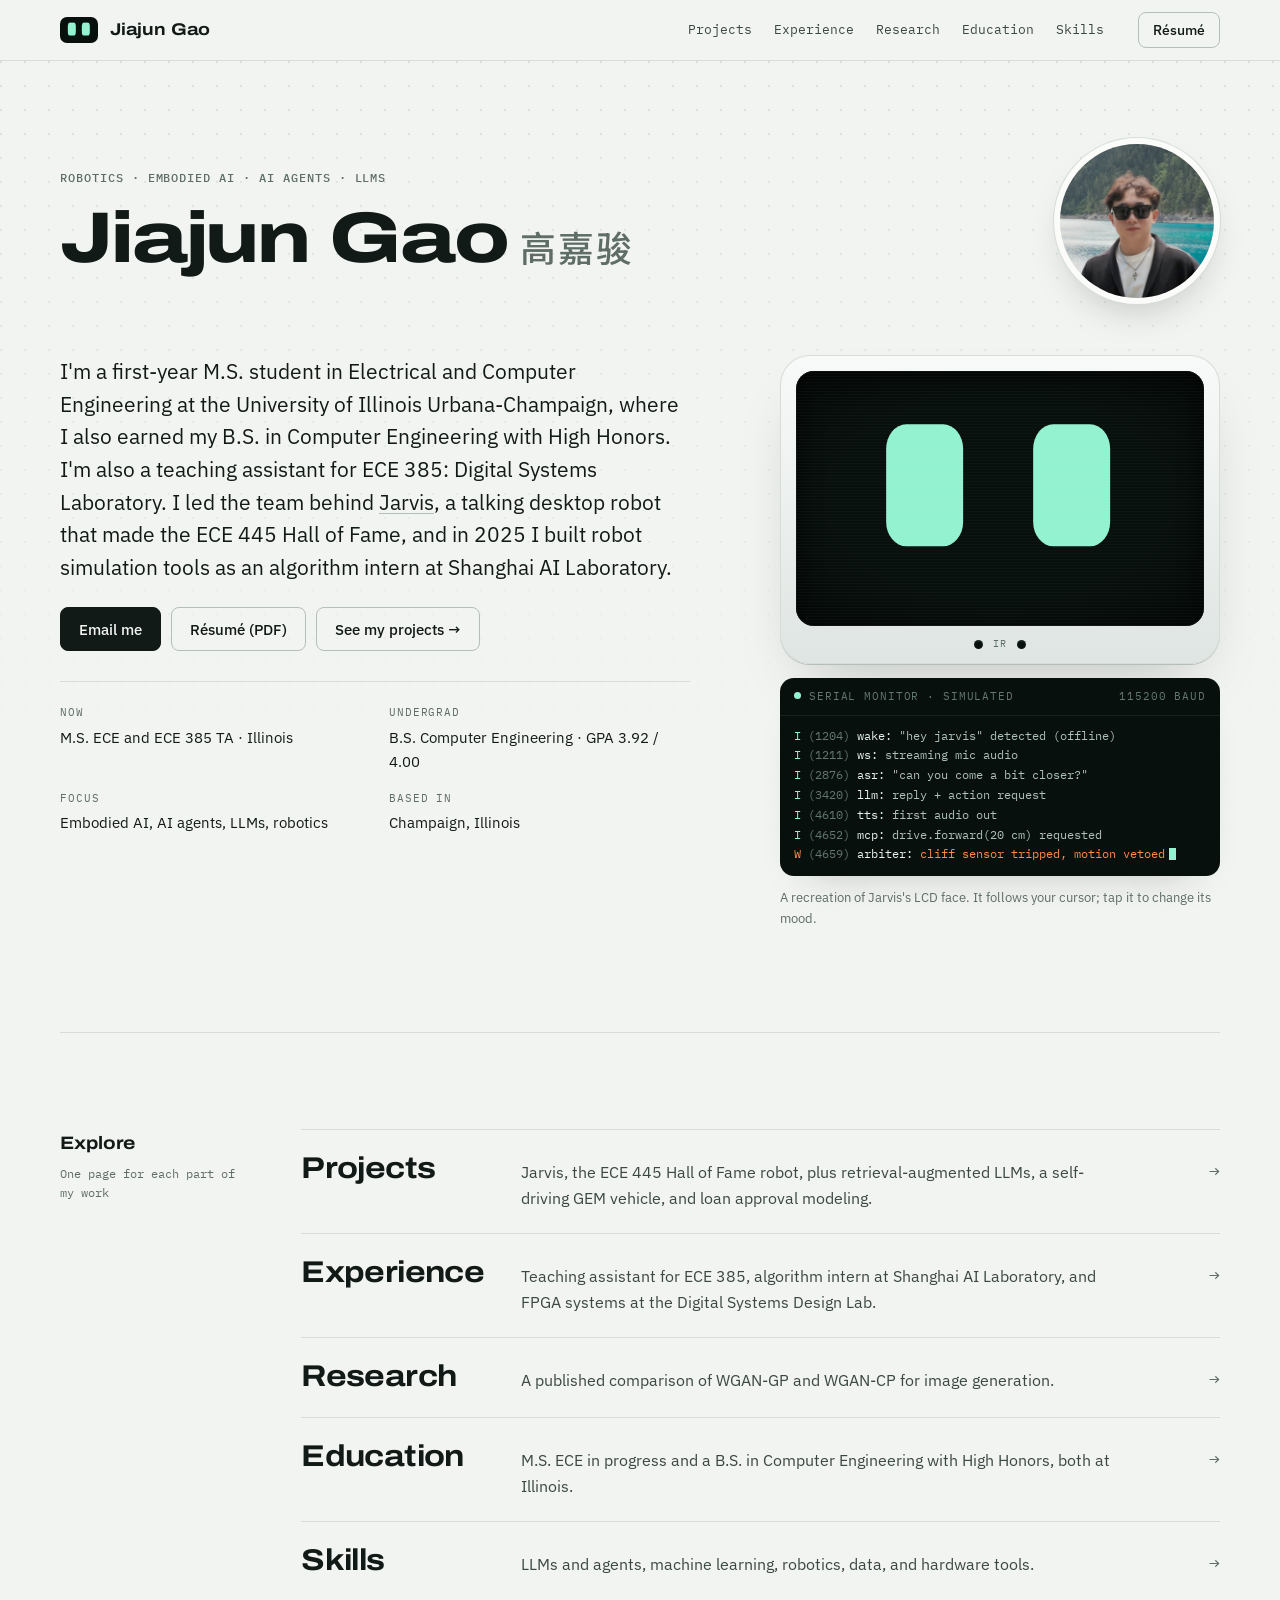
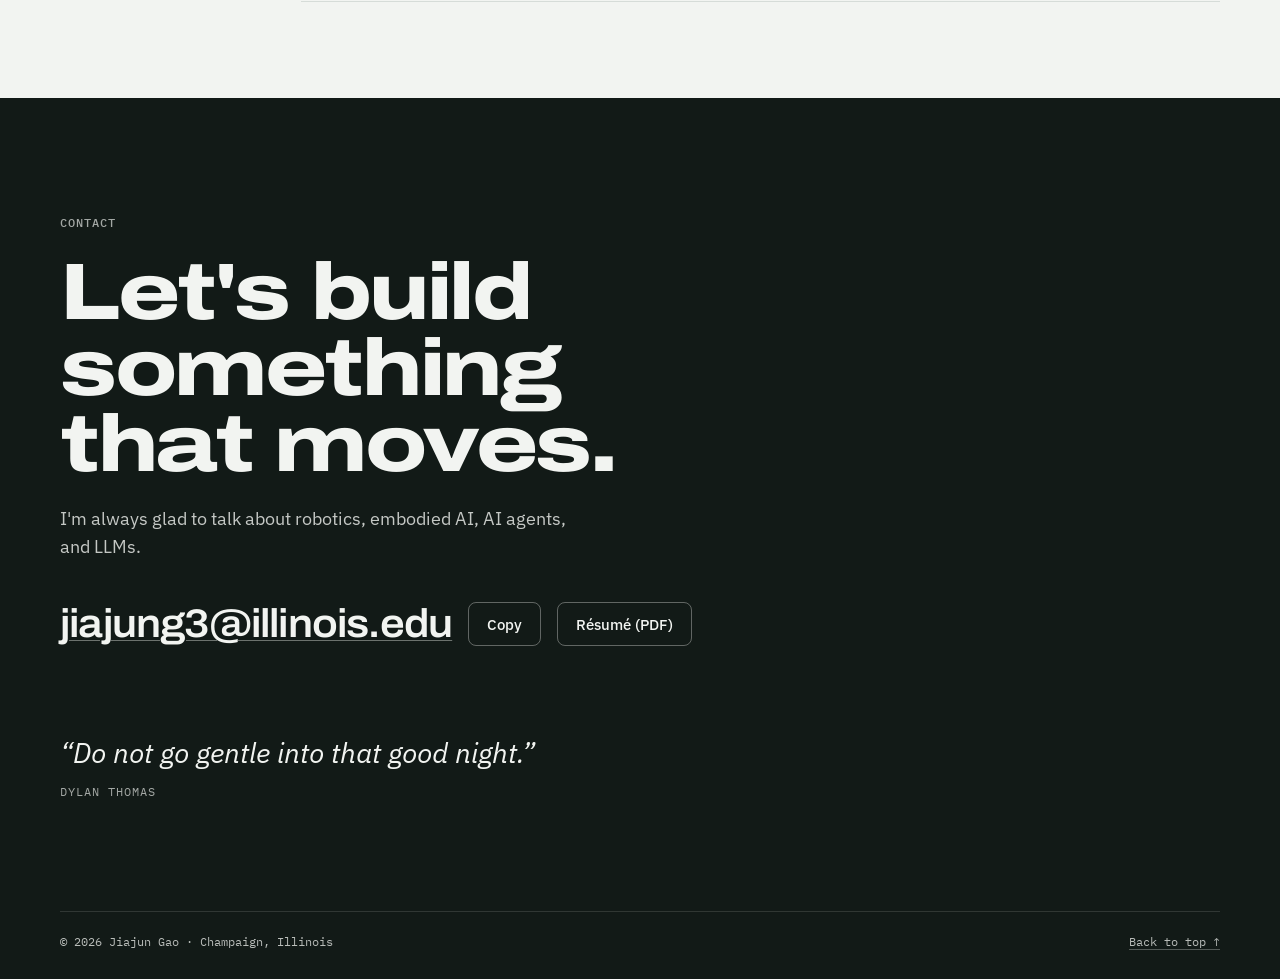
==== index.html @ add018d2 "Add personal website Six pages (home, projects, experience, research, education, skills) generated f" ====
<!doctype html>
<html lang="en">
<meta charset="utf-8">
<meta name="viewport" content="width=device-width, initial-scale=1, viewport-fit=cover">
<meta name="description" content="Jiajun Gao (高嘉骏) is a computer engineer and M.S. ECE student at the University of Illinois Urbana-Champaign working on robotics, embodied AI, AI agents, and LLMs.">
<meta name="author" content="Jiajun Gao">
<meta property="og:type" content="website">
<meta property="og:title" content="Jiajun Gao">
<meta property="og:description" content="Jiajun Gao (高嘉骏) is a computer engineer and M.S. ECE student at the University of Illinois Urbana-Champaign working on robotics, embodied AI, AI agents, and LLMs.">
<meta name="theme-color" content="#F2F4F1" media="(prefers-color-scheme: light)">
<meta name="theme-color" content="#0D1311" media="(prefers-color-scheme: dark)">
<link rel="icon" href="data:image/svg+xml,%3Csvg xmlns='http://www.w3.org/2000/svg' viewBox='0 0 32 32'%3E%3Crect width='32' height='32' rx='8' fill='%2308100D'/%3E%3Crect x='8' y='9' width='6' height='14' rx='2' fill='%2393F2CF'/%3E%3Crect x='18' y='9' width='6' height='14' rx='2' fill='%2393F2CF'/%3E%3C/svg%3E">
<style>:root{padding-top:env(safe-area-inset-top,0px);padding-bottom:env(safe-area-inset-bottom,0px)}</style>
<title>Jiajun Gao</title>
<meta name="claude:viewport-fit-sides" content="cover">
<link rel="preconnect" href="https://fonts.googleapis.com">
<link rel="preconnect" href="https://fonts.gstatic.com" crossorigin>
<link rel="stylesheet" href="https://fonts.googleapis.com/css2?family=Archivo:wdth,wght@62..125,100..900&family=IBM+Plex+Mono:wght@400;500;600&family=IBM+Plex+Sans:ital,wght@0,400;0,500;0,600;1,400&display=swap">
<link rel="stylesheet" href="https://fonts.googleapis.com/css2?family=Noto+Sans+SC:wght@500&text=%E9%AB%98%E5%98%89%E9%AA%8F&display=swap">
<link rel="stylesheet" href="assets/site.css">

<nav class="nav wrap" aria-label="Main">
  <div class="inner">
    <a class="brand" href="index.html" aria-label="Jiajun Gao, home">
      <span class="screen screen-mini" data-mood="neutral" aria-hidden="true"><span class="eyes"><span class="eye"></span><span class="eye"></span></span></span>
      <span>Jiajun Gao</span>
    </a>
    <div class="nav-links">
      <a href="projects.html">Projects</a>
      <a href="experience.html">Experience</a>
      <a href="research.html">Research</a>
      <a href="education.html">Education</a>
      <a href="skills.html">Skills</a>
    </div>
    <a class="btn btn-sm nav-cta" href="resume.pdf" target="_blank" rel="noopener">Résumé</a>
  </div>
</nav>

<header class="hero wrap" id="top">
  <div class="inner">
    <div class="hero-top">
      <div>
        <p class="eyebrow">Robotics · Embodied AI · AI agents · LLMs</p>
        <h1 class="name">Jiajun Gao<span class="name-zh" lang="zh-CN">高嘉骏</span></h1>
      </div>
      <img class="avatar" src="assets/jiajun-gao.jpg" width="640" height="640" alt="Jiajun Gao wearing sunglasses in front of a mountain lake">
    </div>
    <div class="hero-grid">
      <div class="hero-copy">
        <p class="intro">I'm a first-year M.S. student in Electrical and Computer Engineering at the University of Illinois Urbana-Champaign, where I also earned my B.S. in Computer Engineering with High Honors. I'm also a teaching assistant for ECE 385: Digital Systems Laboratory. I led the team behind <a href="projects.html#jarvis">Jarvis</a>, a talking desktop robot that made the ECE 445 Hall of Fame, and in 2025 I built robot simulation tools as an algorithm intern at Shanghai AI Laboratory.</p>
        <div class="actions">
          <a class="btn btn-primary" href="mailto:jiajung3@illinois.edu">Email me</a>
          <a class="btn" href="resume.pdf" target="_blank" rel="noopener">Résumé (PDF)</a>
          <a class="btn" href="projects.html">See my projects →</a>
        </div>
        <dl class="facts">
          <div><dt>Now</dt><dd>M.S. ECE and ECE 385 TA · Illinois</dd></div>
          <div><dt>Undergrad</dt><dd>B.S. Computer Engineering · GPA 3.92 / 4.00</dd></div>
          <div><dt>Focus</dt><dd>Embodied AI, AI agents, LLMs, robotics</dd></div>
          <div><dt>Based in</dt><dd>Champaign, Illinois</dd></div>
        </dl>
      </div>

      <figure class="bot">
        <div class="housing">
          <button class="screen screen-lg" id="jarvis-face" type="button" data-mood="neutral" aria-label="Jarvis's face. Press to change its expression.">
            <span class="eyes"><span class="eye"></span><span class="eye"></span></span>
            <span class="scan" aria-hidden="true"></span>
          </button>
          <div class="sensors" aria-hidden="true"><span class="ir"></span><span>IR</span><span class="ir"></span></div>
        </div>
        <div class="log">
          <div class="log-head"><span><span class="led"></span>Serial monitor · simulated</span><span>115200 baud</span></div>
          <div class="log-body" id="log" role="log" aria-label="Simulated Jarvis log">
            <div class="ln"><span class="lv">I</span><span class="tk"> (1204) </span><span class="tag">wake:</span><span class="msg"> "hey jarvis" detected (offline)</span></div>
            <div class="ln"><span class="lv">I</span><span class="tk"> (1211) </span><span class="tag">ws:</span><span class="msg"> streaming mic audio</span></div>
            <div class="ln"><span class="lv">I</span><span class="tk"> (2876) </span><span class="tag">asr:</span><span class="msg"> "can you come a bit closer?"</span></div>
            <div class="ln"><span class="lv">I</span><span class="tk"> (3420) </span><span class="tag">llm:</span><span class="msg"> reply + action request</span></div>
            <div class="ln"><span class="lv">I</span><span class="tk"> (4610) </span><span class="tag">tts:</span><span class="msg"> first audio out</span></div>
            <div class="ln"><span class="lv">I</span><span class="tk"> (4652) </span><span class="tag">mcp:</span><span class="msg"> drive.forward(20 cm) requested</span></div>
            <div class="ln w"><span class="lv">W</span><span class="tk"> (4659) </span><span class="tag">arbiter:</span><span class="msg"> cliff sensor tripped, motion vetoed</span></div>
          </div>
        </div>
        <figcaption>A recreation of Jarvis's LCD face. It follows your cursor; tap it to change its mood.</figcaption>
      </figure>
    </div>
  </div>
</header>

<main>
  <section class="section wrap" id="explore">
    <div class="inner">
      <div class="sec-label">
        <h2 class="sec-title">Explore</h2>
        <p class="sec-meta">One page for each part of my work</p>
      </div>
      <div class="sec-body">
        <div class="page-index">
          <a class="pl" href="projects.html"><span class="pl-name">Projects</span><span class="pl-desc">Jarvis, the ECE 445 Hall of Fame robot, plus retrieval-augmented LLMs, a self-driving GEM vehicle, and loan approval modeling.</span><span class="pl-go" aria-hidden="true">→</span></a>
          <a class="pl" href="experience.html"><span class="pl-name">Experience</span><span class="pl-desc">Teaching assistant for ECE 385, algorithm intern at Shanghai AI Laboratory, and FPGA systems at the Digital Systems Design Lab.</span><span class="pl-go" aria-hidden="true">→</span></a>
          <a class="pl" href="research.html"><span class="pl-name">Research</span><span class="pl-desc">A published comparison of WGAN-GP and WGAN-CP for image generation.</span><span class="pl-go" aria-hidden="true">→</span></a>
          <a class="pl" href="education.html"><span class="pl-name">Education</span><span class="pl-desc">M.S. ECE in progress and a B.S. in Computer Engineering with High Honors, both at Illinois.</span><span class="pl-go" aria-hidden="true">→</span></a>
          <a class="pl" href="skills.html"><span class="pl-name">Skills</span><span class="pl-desc">LLMs and agents, machine learning, robotics, data, and hardware tools.</span><span class="pl-go" aria-hidden="true">→</span></a>
        </div>
      </div>
    </div>
  </section>
</main>

<footer class="contact wrap" id="contact">
  <div class="inner">
    <p class="eyebrow">Contact</p>
    <h2 class="contact-title">Let's build something that moves.</h2>
    <p class="contact-copy">I'm always glad to talk about robotics, embodied AI, AI agents, and LLMs.</p>
    <div class="email-row">
      <a class="email" id="email" href="mailto:jiajung3@illinois.edu">jiajung3@illinois.edu</a>
      <button class="btn btn-invert" type="button" data-copy="jiajung3@illinois.edu" aria-controls="email">Copy</button>
      <a class="btn btn-invert" href="resume.pdf" target="_blank" rel="noopener">Résumé (PDF)</a>
    </div>
    <blockquote class="epigraph">
      <p>“Do not go gentle into that good night.”</p>
      <cite>Dylan Thomas</cite>
    </blockquote>
    <div class="foot">
      <span>© 2026 Jiajun Gao · Champaign, Illinois</span>
      <a href="#top">Back to top ↑</a>
    </div>
  </div>
</footer>

<script src="assets/site.js"></script>
</html>
---- assets/site.css ----
/* Layout: an engineer's bench. Home: full-width name, then story | live robot face.
   Sub-pages: a big title, then sections that pair a narrow sticky label rail with a wide content column. */
:root {
  --paper: #F2F4F1;
  --surface: #FBFCFA;
  --ink: #121A17;
  --ink-2: #3B4843;
  --muted: #5F6D67;
  --rule: #D6DCD8;
  --rule-strong: #B4BFBA;
  --chip: #E5EAE7;
  --accent: #D9480F;
  --accent-ink: #B03A0B;
  --accent-tint: rgba(217, 72, 15, .08);
  --on-accent: #FFFFFF;
  --housing: #DFE5E2;
  --housing-hi: #F8FAF9;
  --shadow: rgba(18, 26, 23, .28);
  /* the robot's LCD and serial monitor stay dark in both themes */
  --lcd: #08100D;
  --lcd-ink: #AFC0B8;
  --lcd-dim: #63776F;
  --lcd-bright: #E8F2EE;
  --glow: #93F2CF;
  --warn: #FF8A4C;

  --font-display: "Archivo", "Helvetica Neue", Arial, sans-serif;
  --font-body: "IBM Plex Sans", "Helvetica Neue", Arial, sans-serif;
  --font-mono: "IBM Plex Mono", ui-monospace, "SF Mono", Menlo, Consolas, monospace;

  --nav-h: 60px;
  --radius: 10px;
}
@media (prefers-color-scheme: dark) {
  :root:not([data-theme="light"]) {
    --paper: #0D1311;
    --surface: #131B18;
    --ink: #E6EDE9;
    --ink-2: #B7C4BE;
    --muted: #8B9A93;
    --rule: #222D29;
    --rule-strong: #35433D;
    --chip: #1C2622;
    --accent: #FF7536;
    --accent-ink: #FF8B55;
    --accent-tint: rgba(255, 117, 54, .1);
    --on-accent: #0D1311;
    --housing: #19221F;
    --housing-hi: #27322E;
    --shadow: rgba(0, 0, 0, .6);
    color-scheme: dark;
  }
}
:root[data-theme="dark"] {
  --paper: #0D1311;
  --surface: #131B18;
  --ink: #E6EDE9;
  --ink-2: #B7C4BE;
  --muted: #8B9A93;
  --rule: #222D29;
  --rule-strong: #35433D;
  --chip: #1C2622;
  --accent: #FF7536;
  --accent-ink: #FF8B55;
  --accent-tint: rgba(255, 117, 54, .1);
  --on-accent: #0D1311;
  --housing: #19221F;
  --housing-hi: #27322E;
  --shadow: rgba(0, 0, 0, .6);
  color-scheme: dark;
}

*, *::before, *::after { box-sizing: border-box; }
html { scroll-behavior: smooth; -webkit-text-size-adjust: 100%; }
body {
  margin: 0;
  background: var(--paper);
  color: var(--ink);
  font-family: var(--font-body);
  font-size: 1rem;
  line-height: 1.6;
  -webkit-font-smoothing: antialiased;
}
img { max-width: 100%; }
[hidden] { display: none !important; }
h1, h2, h3 { margin: 0; text-wrap: balance; }
p { margin: 0; text-wrap: pretty; }
ul { margin: 0; padding: 0; list-style: none; }
a { color: inherit; text-decoration-color: var(--rule-strong); text-decoration-thickness: 1px; text-underline-offset: 3px; }
a:hover { text-decoration-color: var(--accent); }
:focus-visible { outline: 2px solid var(--accent); outline-offset: 3px; border-radius: 4px; }
::selection { background: var(--accent); color: var(--on-accent); }
section[id], header[id] { scroll-margin-top: calc(var(--nav-h) + env(safe-area-inset-top, 0px)); }

.wrap {
  padding-left: max(16px, env(safe-area-inset-left, 0px));
  padding-right: max(16px, env(safe-area-inset-right, 0px));
}
@media (min-width: 720px) {
  .wrap {
    padding-left: max(32px, env(safe-area-inset-left, 0px));
    padding-right: max(32px, env(safe-area-inset-right, 0px));
  }
}
.inner { max-width: 1160px; margin-inline: auto; }

.eyebrow {
  font-family: var(--font-mono);
  font-size: .75rem;
  font-weight: 500;
  letter-spacing: .08em;
  text-transform: uppercase;
  color: var(--muted);
}

/* ---------- Nav ---------- */
body::before {
  content: "";
  position: fixed;
  inset: 0 0 auto;
  height: env(safe-area-inset-top, 0px);
  z-index: 10;
  background: var(--paper);
}
.nav {
  position: sticky;
  top: env(safe-area-inset-top, 0px);
  z-index: 9;
  background: var(--paper);
  background: color-mix(in srgb, var(--paper) 86%, transparent);
  -webkit-backdrop-filter: blur(12px) saturate(1.3);
  backdrop-filter: blur(12px) saturate(1.3);
  border-bottom: 1px solid var(--rule);
}
.nav .inner { display: flex; align-items: center; gap: 16px; height: var(--nav-h); }
.brand {
  display: inline-flex;
  align-items: center;
  gap: 12px;
  text-decoration: none;
  font-family: var(--font-display);
  font-weight: 700;
  font-stretch: 115%;
  font-size: 1.0625rem;
  letter-spacing: -.01em;
}
.nav-links { display: flex; gap: 2px; margin-left: auto; }
.nav-links a {
  font-family: var(--font-mono);
  font-size: .8125rem;
  color: var(--ink-2);
  text-decoration: none;
  padding: 6px 10px;
  border-radius: 6px;
  white-space: nowrap;
}
.nav-links a:hover,
.nav-links a[aria-current="page"] { background: var(--chip); color: var(--ink); }
.nav-cta { margin-left: 8px; }
@media (max-width: 860px) {
  /* links move to their own scrollable row under the name */
  :root { --nav-h: 96px; }
  .nav .inner { flex-wrap: wrap; height: auto; column-gap: 12px; row-gap: 2px; padding-top: 10px; }
  .nav-cta { margin-left: auto; }
  .nav-links { order: 3; flex: 1 0 100%; margin: 0 -10px; padding-bottom: 6px; overflow-x: auto; scrollbar-width: none; }
  .nav-links::-webkit-scrollbar { display: none; }
}

/* ---------- Buttons ---------- */
.btn {
  display: inline-flex;
  align-items: center;
  justify-content: center;
  gap: 8px;
  min-height: 44px;
  padding: 0 18px;
  border-radius: 8px;
  border: 1px solid var(--rule-strong);
  background: transparent;
  color: var(--ink);
  font: 500 .9375rem/1 var(--font-body);
  text-decoration: none;
  cursor: pointer;
  transition: background-color .15s, border-color .15s, color .15s;
}
.btn:hover { border-color: var(--ink); }
.btn-primary { background: var(--ink); border-color: var(--ink); color: var(--paper); }
.btn-primary:hover { background: var(--accent-ink); border-color: var(--accent-ink); color: var(--on-accent); }
.btn-sm { min-height: 36px; padding: 0 14px; font-size: .875rem; }

/* ---------- Hero ---------- */
.hero { position: relative; overflow: hidden; padding-block: clamp(36px, 6vw, 80px) clamp(56px, 8vw, 104px); }
.hero::before,
.page-head::before {
  /* perfboard holes, one every tenth of an inch */
  content: "";
  position: absolute;
  inset: 0;
  background-image: radial-gradient(circle at 1px 1px, var(--rule-strong) 1px, transparent 1.6px);
  background-size: 24px 24px;
  -webkit-mask-image: linear-gradient(180deg, rgba(0, 0, 0, .7), transparent 80%);
  mask-image: linear-gradient(180deg, rgba(0, 0, 0, .7), transparent 80%);
  opacity: .55;
  pointer-events: none;
}
.hero .inner, .page-head .inner { position: relative; }
.name {
  margin-top: 16px;
  font-family: var(--font-display);
  font-weight: 800;
  font-stretch: 125%;
  font-size: clamp(2.5rem, 1.6rem + 3.6vw, 4.5rem);
  line-height: 1;
  letter-spacing: -.03em;
}
.name-zh {
  margin-left: .35em;
  font-family: "Noto Sans SC", "PingFang SC", "Hiragino Sans GB", "Microsoft YaHei", sans-serif;
  font-size: .5em;
  font-weight: 500;
  font-stretch: 100%;
  letter-spacing: .06em;
  color: var(--muted);
  white-space: nowrap;
}
.hero-grid {
  display: grid;
  grid-template-columns: minmax(0, 1.15fr) minmax(0, .85fr);
  gap: clamp(36px, 5vw, 72px);
  align-items: start;
  margin-top: clamp(28px, 4vw, 52px);
}
.hero-copy { display: grid; gap: 24px; min-width: 0; }
.intro { font-size: clamp(1.125rem, 1rem + .4vw, 1.3125rem); line-height: 1.55; max-width: 52ch; }
.actions { display: flex; flex-wrap: wrap; gap: 10px; }
.facts {
  display: grid;
  grid-template-columns: repeat(2, minmax(0, 1fr));
  gap: 16px 28px;
  margin: 6px 0 0;
  padding-top: 22px;
  border-top: 1px solid var(--rule);
}
.facts dt {
  font-family: var(--font-mono);
  font-size: .6875rem;
  letter-spacing: .08em;
  text-transform: uppercase;
  color: var(--muted);
}
.facts dd { margin: 4px 0 0; font-size: .9375rem; }

/* ---------- Jarvis face ---------- */
.bot { margin: 0; width: 100%; max-width: 440px; justify-self: end; min-width: 0; }
.housing {
  padding: 16px 16px 12px;
  border-radius: 30px;
  background: linear-gradient(180deg, var(--housing-hi), var(--housing));
  box-shadow: inset 0 0 0 1px var(--rule), 0 1px 0 var(--rule-strong), 0 30px 60px -30px var(--shadow);
}
.screen {
  position: relative;
  display: block;
  padding: 0;
  border: 0;
  background: var(--lcd);
  overflow: hidden;
  color: inherit;
  font: inherit;
}
.screen-lg {
  width: 100%;
  aspect-ratio: 16 / 10;
  border-radius: 18px;
  cursor: pointer;
  box-shadow: inset 0 0 0 1px rgba(255, 255, 255, .05), inset 0 6px 24px rgba(0, 0, 0, .7);
}
.screen-mini { width: 38px; height: 26px; border-radius: 7px; flex: none; }
.eyes {
  position: absolute;
  inset: 0;
  display: flex;
  align-items: center;
  justify-content: center;
  gap: 17%;
  transform: translate(var(--tx, 0px), var(--ty, 0px));
  transition: transform .22s cubic-bezier(.2, .7, .3, 1);
}
.eye {
  position: relative;
  width: 19%;
  height: 48%;
  border-radius: 26% / 20%;
  background: var(--glow);
  overflow: hidden;
  transition: scale .08s ease-in, transform .25s ease, background-color .3s, opacity .3s;
}
.screen-mini .eyes { gap: 16%; }
.screen-mini .eye { width: 20%; height: 50%; border-radius: 30%; }
/* lids: ::before closes from the top, ::after is a cheek that pushes up from below */
.eye::before, .eye::after {
  content: "";
  position: absolute;
  left: -20%;
  right: -20%;
  background: var(--lcd);
  transition: transform .25s ease;
}
.eye::before { top: 0; height: 62%; transform: translateY(-101%); }
.eye::after { bottom: 0; height: 75%; border-radius: 50% 50% 0 0 / 70% 70% 0 0; transform: translateY(101%); }
.blink .eye { scale: 1 .08; }
[data-mood="happy"] .eye::after { transform: translateY(18%); }
[data-mood="curious"] .eye:first-child { transform: scale(1.14) translateY(-4%); }
[data-mood="curious"] .eye:last-child { transform: scale(.8) translateY(8%); }
[data-mood="sleepy"] .eye { opacity: .75; }
[data-mood="sleepy"] .eye::before { transform: translateY(0); }
[data-mood="sleepy"] .eye::after { transform: translateY(85%); }
[data-mood="alert"] .eye { background: var(--warn); }
[data-mood="alert"] .eye:first-child::before { transform: translateY(-46%) rotate(16deg); }
[data-mood="alert"] .eye:last-child::before { transform: translateY(-46%) rotate(-16deg); }
.scan {
  position: absolute;
  inset: 0;
  pointer-events: none;
  background:
    repeating-linear-gradient(0deg, rgba(255, 255, 255, .025) 0 1px, transparent 1px 3px),
    radial-gradient(ellipse at center, transparent 55%, rgba(0, 0, 0, .45));
}
.sensors {
  display: flex;
  align-items: center;
  justify-content: center;
  gap: 10px;
  margin-top: 10px;
  font-family: var(--font-mono);
  font-size: .625rem;
  letter-spacing: .12em;
  color: var(--muted);
}
.ir { width: 9px; height: 9px; border-radius: 50%; background: var(--lcd); box-shadow: inset 0 1px 2px rgba(255, 255, 255, .15); }

.log {
  margin-top: 14px;
  border-radius: 14px;
  background: var(--lcd);
  color: var(--lcd-ink);
  font: 400 .75rem/1.65 var(--font-mono);
  box-shadow: 0 20px 40px -28px var(--shadow);
}
.log-head {
  display: flex;
  justify-content: space-between;
  gap: 12px;
  padding: 9px 14px;
  border-bottom: 1px solid rgba(255, 255, 255, .07);
  color: var(--lcd-dim);
  font-size: .6875rem;
  letter-spacing: .08em;
  text-transform: uppercase;
}
.log-head .led {
  display: inline-block;
  width: 7px;
  height: 7px;
  margin-right: 8px;
  border-radius: 50%;
  background: var(--glow);
  vertical-align: 1px;
}
.log-body { padding: 10px 14px 12px; }
.ln { padding-left: 2ch; text-indent: -2ch; overflow-wrap: anywhere; }
.ln .lv { color: var(--glow); }
.ln .tk { color: var(--lcd-dim); }
.ln .tag { color: var(--lcd-bright); }
.ln.w .lv, .ln.w .msg { color: var(--warn); }
.ln.new { animation: ln-in .35s ease-out; }
.ln:last-child::after {
  content: "";
  display: inline-block;
  width: .55em;
  height: 1.05em;
  margin-left: 4px;
  vertical-align: -2px;
  background: var(--glow);
  animation: caret 1.1s steps(1) infinite;
}
@keyframes ln-in { from { opacity: .25; transform: translateY(4px); } }
@keyframes caret { 50% { opacity: 0; } }
.bot figcaption { margin-top: 12px; font-size: .8125rem; color: var(--muted); }

@media (max-width: 900px) {
  .hero-grid { grid-template-columns: minmax(0, 1fr); }
  .bot { justify-self: start; }
}
@media (max-width: 520px) {
  .facts { grid-template-columns: minmax(0, 1fr); }
}

/* ---------- Sections ---------- */
.section .inner {
  display: grid;
  grid-template-columns: 190px minmax(0, 1fr);
  gap: 24px clamp(24px, 4vw, 56px);
  padding-block: clamp(56px, 8vw, 96px);
  border-top: 1px solid var(--rule);
}
.sec-label {
  align-self: start;
  position: sticky;
  top: calc(env(safe-area-inset-top, 0px) + var(--nav-h) + 28px);
  display: grid;
  gap: 6px;
}
.sec-title {
  font-family: var(--font-display);
  font-weight: 700;
  font-stretch: 115%;
  font-size: 1.125rem;
  letter-spacing: -.005em;
}
.sec-meta { font-family: var(--font-mono); font-size: .75rem; color: var(--muted); }
.sec-body { display: grid; grid-template-columns: minmax(0, 1fr); gap: 28px; min-width: 0; }
.headline {
  font-family: var(--font-display);
  font-weight: 700;
  font-stretch: 112%;
  font-size: clamp(1.75rem, 1.1rem + 2.2vw, 2.75rem);
  line-height: 1.08;
  letter-spacing: -.02em;
  max-width: 24ch;
  text-wrap: balance;
}
.lede { font-size: 1.125rem; color: var(--ink-2); max-width: 62ch; }
h3 {
  font-family: var(--font-display);
  font-weight: 650;
  font-stretch: 106%;
  font-size: 1.3125rem;
  line-height: 1.25;
  letter-spacing: -.01em;
}
@media (max-width: 860px) {
  .section .inner { grid-template-columns: minmax(0, 1fr); }
  .sec-label { position: static; }
}

.badges { display: flex; flex-wrap: wrap; gap: 8px; }
.badge {
  font-family: var(--font-mono);
  font-size: .75rem;
  padding: 5px 11px;
  border-radius: 999px;
  border: 1px solid var(--rule-strong);
  color: var(--ink-2);
}
.badge-key { border-color: var(--accent); color: var(--accent-ink); background: var(--accent-tint); }

.chips { display: flex; flex-wrap: wrap; gap: 6px; }
.chip {
  font-family: var(--font-mono);
  font-size: .75rem;
  padding: 3px 9px;
  border-radius: 5px;
  background: var(--chip);
  color: var(--ink-2);
}

.points { display: grid; gap: 10px; max-width: 70ch; }
.points li { position: relative; padding-left: 20px; color: var(--ink-2); }
.points li::before {
  content: "";
  position: absolute;
  left: 2px;
  top: .64em;
  width: 7px;
  height: 7px;
  background: var(--accent);
}

/* design rule callout */
.rule-quote { display: grid; gap: 10px; padding-block: 22px; border-block: 1px solid var(--rule); }
.rule-quote .eyebrow { color: var(--accent-ink); }
.quote {
  font-family: var(--font-display);
  font-weight: 600;
  font-stretch: 100%;
  font-size: clamp(1.1875rem, 1rem + .7vw, 1.5rem);
  line-height: 1.35;
  max-width: 44ch;
}

/* diagram */
.panel {
  margin: 0;
  background: var(--surface);
  border: 1px solid var(--rule);
  border-radius: var(--radius);
  padding: clamp(16px, 2.5vw, 24px);
}
.scroll-x { overflow-x: auto; -webkit-overflow-scrolling: touch; }
.dg { display: block; width: 100%; min-width: 760px; height: auto; }
.dg .node { fill: var(--paper); stroke: var(--rule-strong); stroke-width: 1; }
.dg .node-key { fill: var(--accent-tint); stroke: var(--accent); stroke-width: 1.5; }
.dg .t { fill: var(--ink); font: 600 13px var(--font-body); }
.dg .s { fill: var(--muted); font: 400 11px var(--font-mono); }
.dg .lane { fill: var(--muted); font: 500 10.5px var(--font-mono); letter-spacing: .1em; }
.dg .wire { fill: none; stroke: var(--muted); stroke-width: 1.25; }
.dg .ah { fill: var(--muted); }
.dg .boundary { stroke: var(--accent); stroke-width: 1.25; stroke-dasharray: 5 5; }
.dg .bl { fill: var(--accent-ink); font: 600 10.5px var(--font-mono); letter-spacing: .1em; }
.dg .bn { fill: var(--muted); font: 400 11px var(--font-mono); }
.dg .dot { fill: var(--accent); }
.panel figcaption { margin-top: 14px; font-size: .8125rem; color: var(--muted); max-width: 72ch; }

/* measured numbers */
.readouts { display: grid; grid-template-columns: repeat(2, minmax(0, 1fr)); gap: 28px 24px; }
@media (min-width: 1120px) { .readouts { grid-template-columns: repeat(4, minmax(0, 1fr)); } }
.readout { display: grid; gap: 6px; align-content: start; padding-top: 12px; border-top: 2px solid var(--ink); }
.readout .val {
  font-family: var(--font-display);
  font-weight: 700;
  font-stretch: 112%;
  font-size: clamp(1.75rem, 1.3rem + 1.2vw, 2.375rem);
  line-height: 1;
  letter-spacing: -.02em;
  font-variant-numeric: tabular-nums;
}
.readout .val small { font-size: .5em; font-weight: 600; letter-spacing: 0; margin-left: 2px; }
.readout .what { font-size: .875rem; line-height: 1.45; color: var(--ink-2); }

.split { display: grid; grid-template-columns: minmax(0, 1.5fr) minmax(0, 1fr); gap: 32px; }
.split > div { display: grid; gap: 14px; align-content: start; min-width: 0; }
@media (max-width: 760px) { .split { grid-template-columns: minmax(0, 1fr); } }

/* ---------- Timeline entries (experience, degrees) ---------- */
.entries { display: grid; }
.entry {
  display: grid;
  grid-template-columns: 150px minmax(0, 1fr);
  gap: 8px 28px;
  padding-block: 28px;
  border-top: 1px solid var(--rule);
}
.entry:first-child { padding-top: 0; border-top: 0; }
.entry:last-child { padding-bottom: 0; }
.when {
  padding-top: 4px;
  font-family: var(--font-mono);
  font-size: .8125rem;
  color: var(--muted);
  font-variant-numeric: tabular-nums;
}
.entry-main { display: grid; gap: 12px; min-width: 0; }
.entry-head { display: grid; gap: 2px; }
.org { color: var(--ink-2); font-size: .9375rem; }
.note { font-family: var(--font-mono); font-size: .8125rem; color: var(--ink); }
@media (max-width: 640px) { .entry { grid-template-columns: minmax(0, 1fr); } .when { padding-top: 0; } }

/* ---------- Projects ---------- */
.proj-grid { display: grid; grid-template-columns: repeat(2, minmax(0, 1fr)); gap: 20px; }
.proj {
  display: flex;
  flex-direction: column;
  gap: 14px;
  min-width: 0;
  padding: clamp(20px, 2.5vw, 28px);
  background: var(--surface);
  border: 1px solid var(--rule);
  border-radius: var(--radius);
}
.proj-wide { grid-column: 1 / -1; display: grid; grid-template-columns: minmax(0, 1.1fr) minmax(0, .9fr); gap: 28px; }
.proj-wide > div { display: flex; flex-direction: column; gap: 14px; min-width: 0; }
.proj-top {
  display: flex;
  flex-wrap: wrap;
  justify-content: space-between;
  gap: 4px 12px;
  font-family: var(--font-mono);
  font-size: .75rem;
  letter-spacing: .04em;
  color: var(--muted);
}
.desc { color: var(--ink-2); }
.proj .points li { font-size: .9375rem; }
.proj .chips { margin-top: auto; padding-top: 4px; }
.spec {
  display: grid;
  grid-template-columns: auto minmax(0, 1fr);
  gap: 4px 16px;
  margin: 0;
  padding-block: 12px;
  border-block: 1px dashed var(--rule-strong);
  font-family: var(--font-mono);
  font-size: .8125rem;
  font-variant-numeric: tabular-nums;
}
.spec dt { color: var(--muted); }
.spec dd { margin: 0; color: var(--ink); }
@media (max-width: 760px) {
  .proj-grid, .proj-wide { grid-template-columns: minmax(0, 1fr); }
}

.bars {
  display: grid;
  gap: 12px;
  align-content: start;
  padding: 18px;
  background: var(--paper);
  border: 1px solid var(--rule);
  border-radius: 8px;
}
.bar-row, .bar-axis {
  display: grid;
  grid-template-columns: minmax(0, 1fr) 3.25rem;
  gap: 4px 10px;
  align-items: center;
  font-size: .8125rem;
}
.bar-lbl { grid-column: 1 / -1; color: var(--ink-2); line-height: 1.3; }
.bar-track {
  position: relative;
  height: 14px;
  border-left: 1px solid var(--rule-strong);
  background: linear-gradient(90deg, transparent calc(50% - .5px), var(--rule) calc(50% - .5px), var(--rule) calc(50% + .5px), transparent calc(50% + .5px));
}
.bar { display: block; height: 100%; width: calc(var(--v) * 2%); background: var(--ink-2); border-radius: 0 3px 3px 0; }
.bar-key { background: var(--accent); }
.bar-val { text-align: right; font-family: var(--font-mono); font-variant-numeric: tabular-nums; }
.bar-axis .ticks { position: relative; height: 1em; font-family: var(--font-mono); font-size: .6875rem; color: var(--muted); }
.ticks span { position: absolute; top: 0; }
.ticks span:nth-child(1) { left: 0; }
.ticks span:nth-child(2) { left: 50%; transform: translateX(-50%); }
.ticks span:nth-child(3) { right: 0; }
.bars-note { font-size: .75rem; color: var(--muted); }

/* ---------- Research ---------- */
.cite { display: grid; gap: 8px; }
.cite h3 a { text-decoration: none; }
.cite h3 a:hover { text-decoration: underline; text-decoration-color: var(--accent); }
.cite-line { color: var(--ink-2); }
.doi { font-family: var(--font-mono); font-size: .8125rem; color: var(--muted); overflow-wrap: anywhere; }

/* ---------- Education ---------- */
.honors { display: grid; max-width: 720px; }
.honors > div { display: grid; gap: 12px; align-content: start; min-width: 0; }
.list li {
  display: flex;
  flex-wrap: wrap;
  justify-content: space-between;
  gap: 2px 16px;
  padding-block: 10px;
  border-bottom: 1px dotted var(--rule-strong);
}
.list li:first-child { border-top: 1px dotted var(--rule-strong); }
.list .li-meta { font-family: var(--font-mono); font-size: .8125rem; color: var(--muted); }

/* ---------- Toolkit ---------- */
.kit { margin: 0; display: grid; }
.kit-row {
  display: grid;
  grid-template-columns: 190px minmax(0, 1fr);
  gap: 8px 24px;
  align-items: baseline;
  padding-block: 14px;
  border-top: 1px solid var(--rule);
}
.kit-row:first-child { border-top: 0; padding-top: 0; }
.kit-row dt { font-family: var(--font-mono); font-size: .75rem; letter-spacing: .08em; text-transform: uppercase; color: var(--muted); }
.kit-row dd { margin: 0; }
@media (max-width: 640px) { .kit-row { grid-template-columns: minmax(0, 1fr); } }

/* ---------- Contact band (inverted in either theme) ---------- */
.contact { background: var(--ink); color: var(--paper); }
.contact .inner { display: grid; gap: 22px; padding-block: clamp(64px, 9vw, 120px) 28px; }
.contact .eyebrow { color: var(--paper); opacity: .65; }
.contact-title {
  font-family: var(--font-display);
  font-weight: 800;
  font-stretch: 125%;
  font-size: clamp(2.25rem, 1rem + 5vw, 5rem);
  line-height: .95;
  letter-spacing: -.03em;
  max-width: 14ch;
}
.contact-copy { font-size: 1.125rem; max-width: 52ch; opacity: .8; }
.email-row { display: flex; flex-wrap: wrap; align-items: center; gap: 12px 16px; margin-top: 8px; }
.email {
  font-family: var(--font-display);
  font-weight: 600;
  font-stretch: 108%;
  font-size: clamp(1.375rem, 1rem + 2.2vw, 2.5rem);
  letter-spacing: -.02em;
  overflow-wrap: anywhere;
  text-decoration-color: color-mix(in srgb, var(--paper) 40%, transparent);
}
.email:hover { text-decoration-color: var(--paper); }
.btn-invert { color: var(--paper); border-color: color-mix(in srgb, var(--paper) 35%, transparent); }
.btn-invert:hover { border-color: var(--paper); }
.epigraph { display: grid; gap: 10px; margin: clamp(28px, 5vw, 56px) 0 0; }
.epigraph p {
  font-family: var(--font-body);
  font-style: italic;
  font-size: clamp(1.25rem, 1rem + 1.2vw, 1.75rem);
  line-height: 1.35;
  max-width: 32ch;
}
.epigraph cite {
  font-family: var(--font-mono);
  font-style: normal;
  font-size: .75rem;
  letter-spacing: .08em;
  text-transform: uppercase;
  opacity: .65;
}
.foot {
  display: flex;
  flex-wrap: wrap;
  justify-content: space-between;
  gap: 8px 24px;
  margin-top: clamp(40px, 7vw, 88px);
  padding-top: 20px;
  border-top: 1px solid color-mix(in srgb, var(--paper) 18%, transparent);
  font-family: var(--font-mono);
  font-size: .75rem;
  opacity: .75;
}
.foot a { text-decoration-color: color-mix(in srgb, var(--paper) 40%, transparent); }

/* ---------- Sub-page header ---------- */
.page-head { position: relative; overflow: hidden; padding-block: clamp(36px, 6vw, 72px) clamp(36px, 5vw, 56px); }
.page-title {
  margin-top: 14px;
  font-family: var(--font-display);
  font-weight: 800;
  font-stretch: 125%;
  font-size: clamp(2.25rem, 1.5rem + 3vw, 4rem);
  line-height: 1;
  letter-spacing: -.035em;
}
.page-lede { margin-top: 18px; max-width: 56ch; font-size: clamp(1.0625rem, 1rem + .4vw, 1.25rem); color: var(--ink-2); }
.crumb a { text-decoration: none; }
.crumb a:hover { color: var(--ink); text-decoration: underline; text-decoration-color: var(--accent); }

/* ---------- Home: index of pages ---------- */
.page-index { display: grid; border-bottom: 1px solid var(--rule); }
.pl {
  display: grid;
  grid-template-columns: minmax(0, 12rem) minmax(0, 1fr) auto;
  gap: 6px 28px;
  align-items: baseline;
  padding-block: 22px;
  border-top: 1px solid var(--rule);
  text-decoration: none;
}
.pl-name {
  font-family: var(--font-display);
  font-weight: 700;
  font-stretch: 115%;
  font-size: clamp(1.375rem, 1.1rem + 1vw, 1.875rem);
  line-height: 1.1;
  letter-spacing: -.02em;
  transition: color .15s;
}
.pl-desc { color: var(--ink-2); max-width: 60ch; }
.pl-go { font-family: var(--font-mono); font-size: 1.125rem; color: var(--muted); transition: transform .2s, color .15s; }
.pl:hover .pl-name, .pl:hover .pl-go { color: var(--accent-ink); }
.pl:hover .pl-go { transform: translateX(4px); }
@media (max-width: 640px) {
  .pl { grid-template-columns: minmax(0, 1fr) auto; }
  .pl-desc { grid-column: 1 / -1; grid-row: 2; }
}

/* ---------- Previous / next page links ---------- */
.pager .inner { display: grid; grid-template-columns: repeat(2, minmax(0, 1fr)); gap: 16px; padding-block: 0 clamp(56px, 8vw, 96px); }
.pager a {
  display: grid;
  gap: 4px;
  padding: 18px 22px;
  background: var(--surface);
  border: 1px solid var(--rule);
  border-radius: var(--radius);
  text-decoration: none;
  transition: border-color .15s;
}
.pager a:hover { border-color: var(--ink); }
.pager .next { grid-column: 2; text-align: right; }
.pager .dir { font-family: var(--font-mono); font-size: .75rem; letter-spacing: .08em; text-transform: uppercase; color: var(--muted); }
.pager .to { font-family: var(--font-display); font-weight: 700; font-stretch: 112%; font-size: 1.375rem; letter-spacing: -.015em; }
.pager a:hover .to { color: var(--accent-ink); }
@media (max-width: 520px) {
  .pager .inner { grid-template-columns: minmax(0, 1fr); }
  .pager .next { grid-column: auto; }
}

@media (prefers-reduced-motion: reduce) {
  html { scroll-behavior: auto; }
  .eyes, .eye, .eye::before, .eye::after { transition: none; }
  .ln.new, .ln:last-child::after { animation: none; }
  .pl-go { transition: none; }
}

/* ---------- Home: round photo beside the name ---------- */
.hero-top {
  display: grid;
  grid-template-columns: minmax(0, 1fr) auto;
  align-items: center;
  gap: 16px clamp(24px, 4vw, 48px);
}
.avatar {
  display: block;
  width: clamp(120px, 13vw, 176px);
  height: auto;
  aspect-ratio: 1;
  object-fit: cover;
  border-radius: 50%;
  border: 6px solid var(--surface);
  box-shadow: 0 0 0 1px var(--rule), 0 18px 40px -18px var(--shadow);
  background: var(--chip);
}
@media (max-width: 860px) {
  /* stack: photo first, then the name */
  .hero-top { grid-template-columns: minmax(0, 1fr); }
  .avatar { order: -1; width: 116px; border-width: 4px; }
}
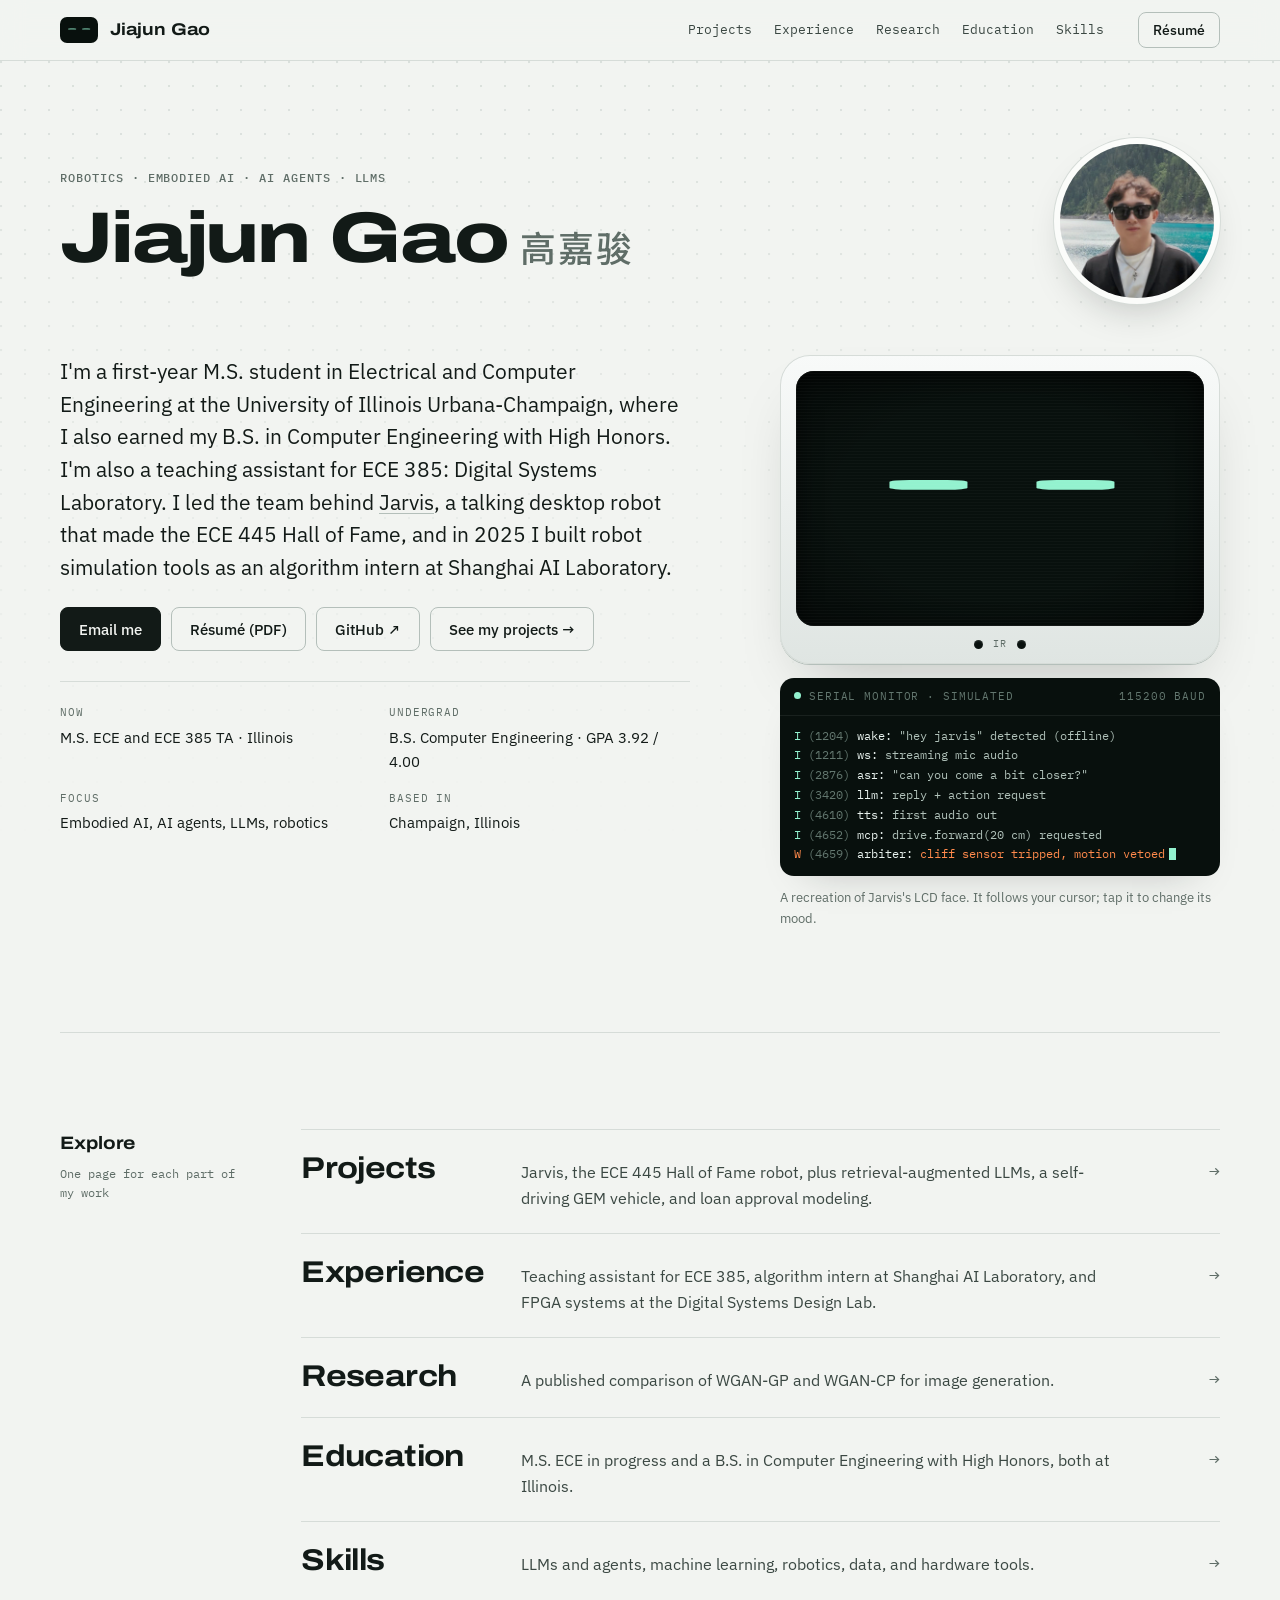
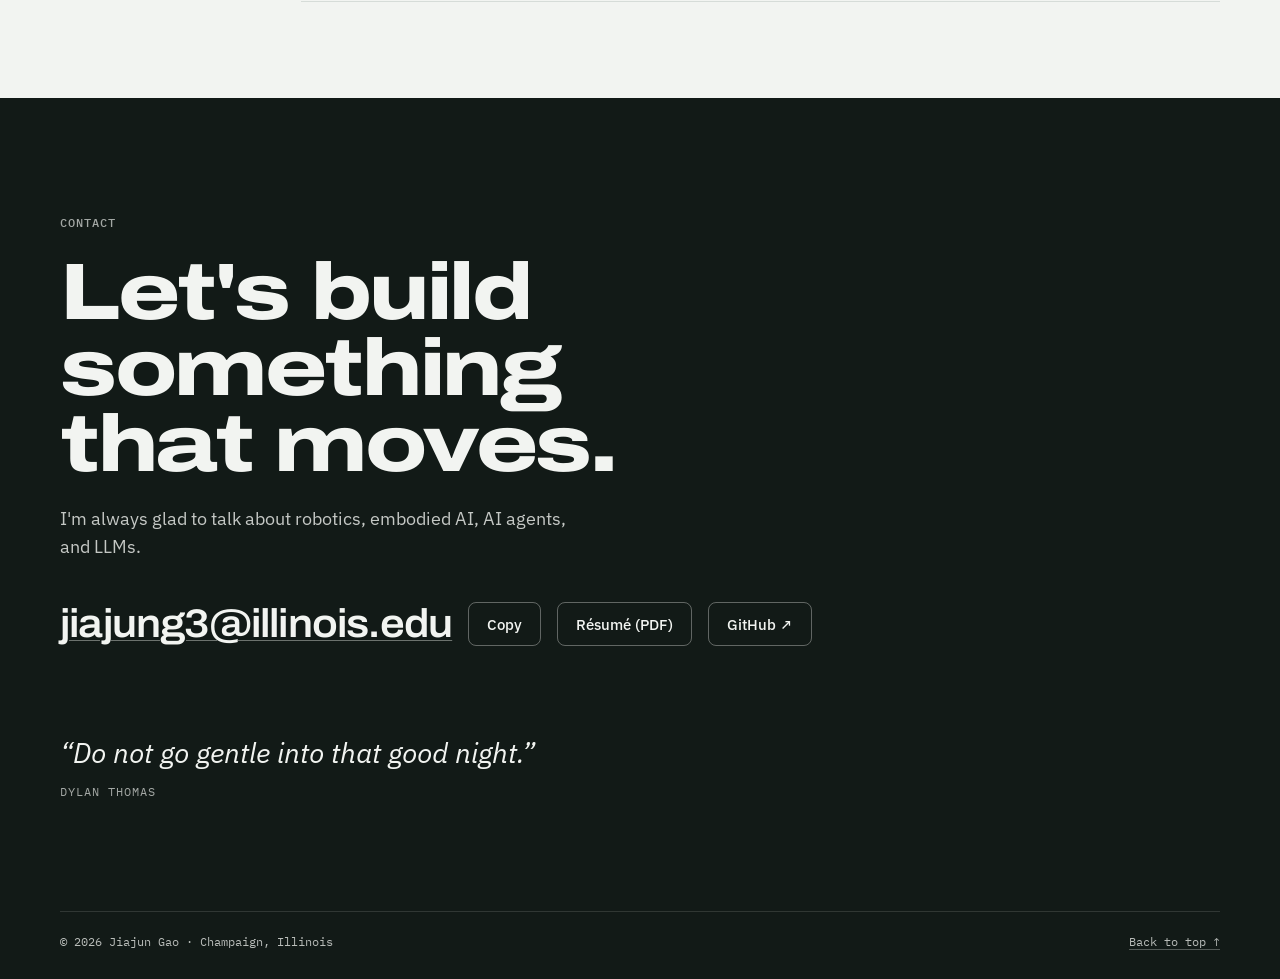
==== commit fa114d3a: "Link GitHub profile and project repos Add a GitHub button to the home page and footer, and "Code on " ====
--- a/index.html
+++ b/index.html
@@ -51,6 +51,7 @@
         <div class="actions">
           <a class="btn btn-primary" href="mailto:jiajung3@illinois.edu">Email me</a>
           <a class="btn" href="resume.pdf" target="_blank" rel="noopener">Résumé (PDF)</a>
+          <a class="btn" href="https://github.com/jiajun-gao" target="_blank" rel="noopener">GitHub ↗</a>
           <a class="btn" href="projects.html">See my projects →</a>
         </div>
         <dl class="facts">
@@ -116,6 +117,7 @@
       <a class="email" id="email" href="mailto:jiajung3@illinois.edu">jiajung3@illinois.edu</a>
       <button class="btn btn-invert" type="button" data-copy="jiajung3@illinois.edu" aria-controls="email">Copy</button>
       <a class="btn btn-invert" href="resume.pdf" target="_blank" rel="noopener">Résumé (PDF)</a>
+      <a class="btn btn-invert" href="https://github.com/jiajun-gao" target="_blank" rel="noopener">GitHub ↗</a>
     </div>
     <blockquote class="epigraph">
       <p>“Do not go gentle into that good night.”</p>
--- a/assets/site.css
+++ b/assets/site.css
@@ -822,3 +822,22 @@
   .hero-top { grid-template-columns: minmax(0, 1fr); }
   .avatar { order: -1; width: 116px; border-width: 4px; }
 }
+
+/* ---------- Links to code on GitHub ---------- */
+.repo-link {
+  display: inline-flex;
+  align-items: center;
+  gap: 6px;
+  justify-self: start;
+  align-self: start;
+  padding: 6px 12px;
+  border: 1px solid var(--rule-strong);
+  border-radius: 999px;
+  font-family: var(--font-mono);
+  font-size: .8125rem;
+  color: var(--accent-ink);
+  text-decoration: none;
+  transition: border-color .15s, background-color .15s;
+}
+.repo-link:hover { border-color: var(--accent); background: var(--accent-tint); }
+.sec-label .repo-link { margin-top: 10px; }
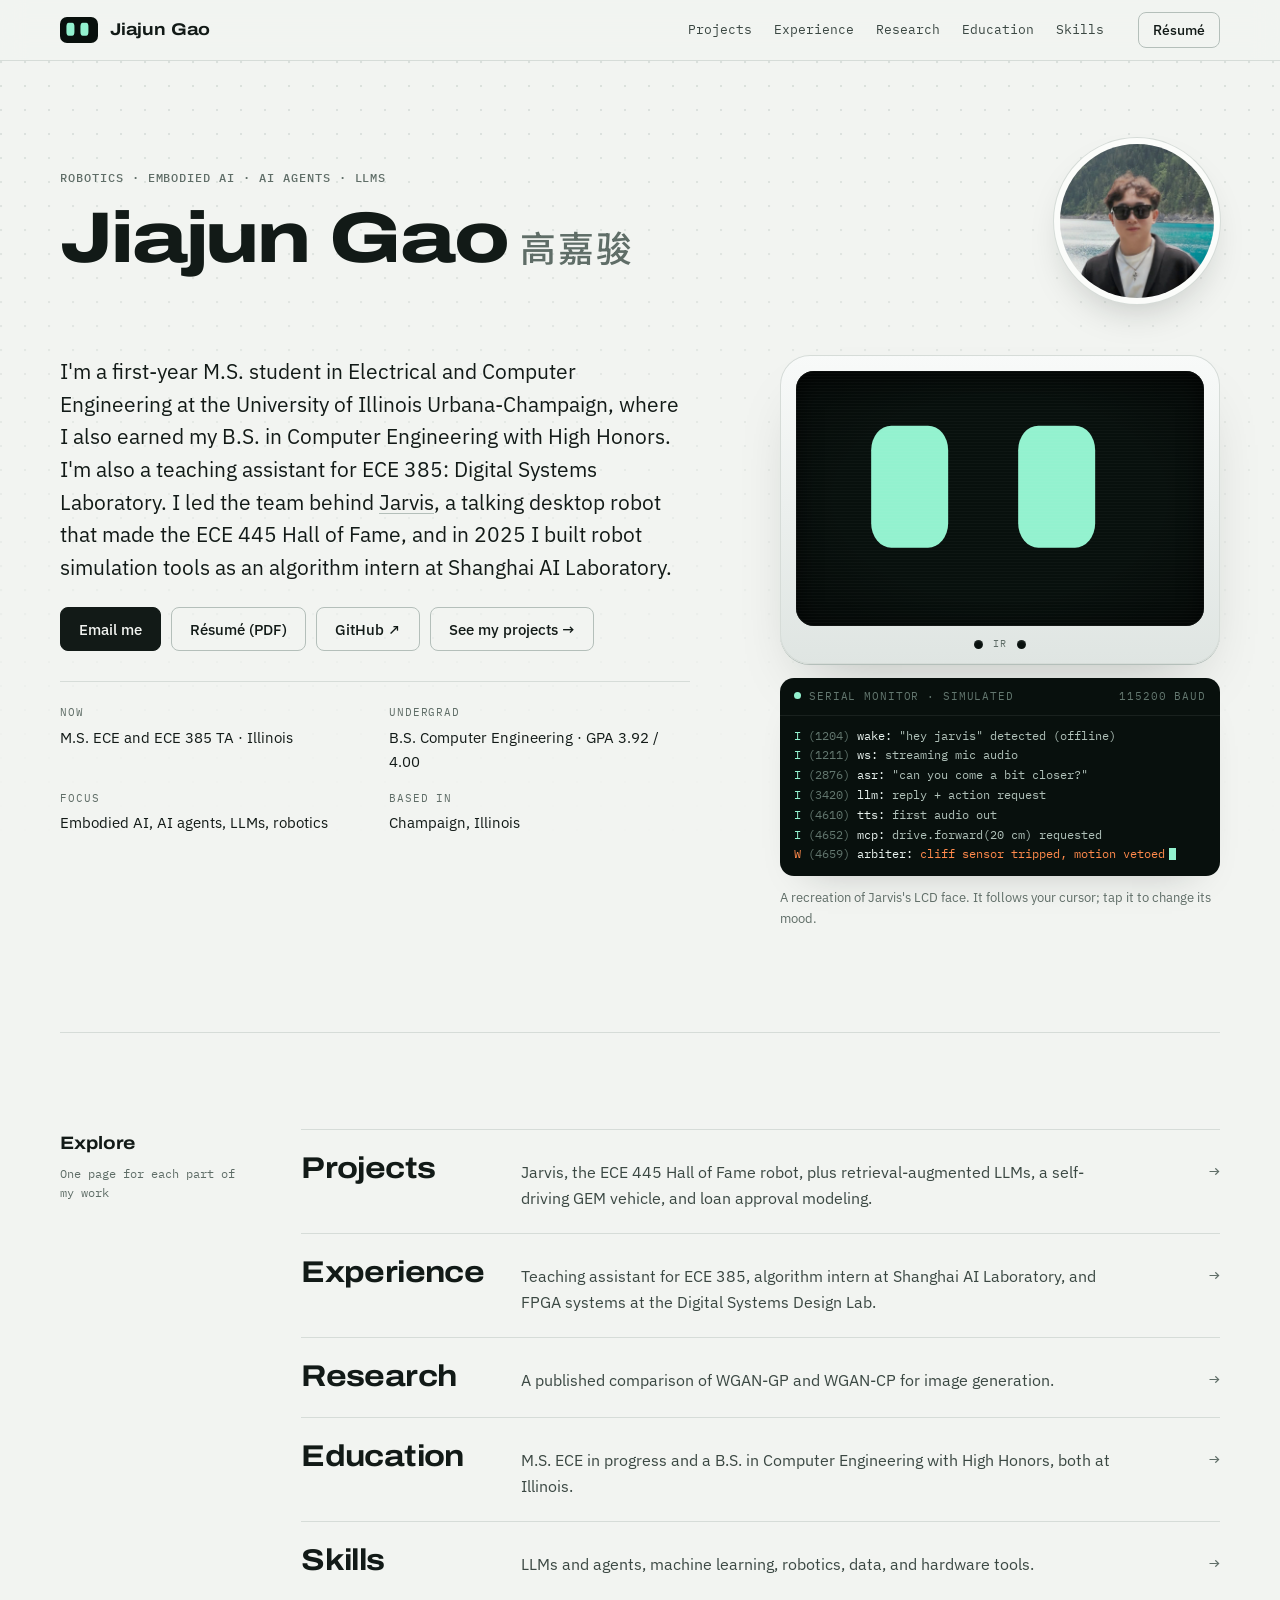
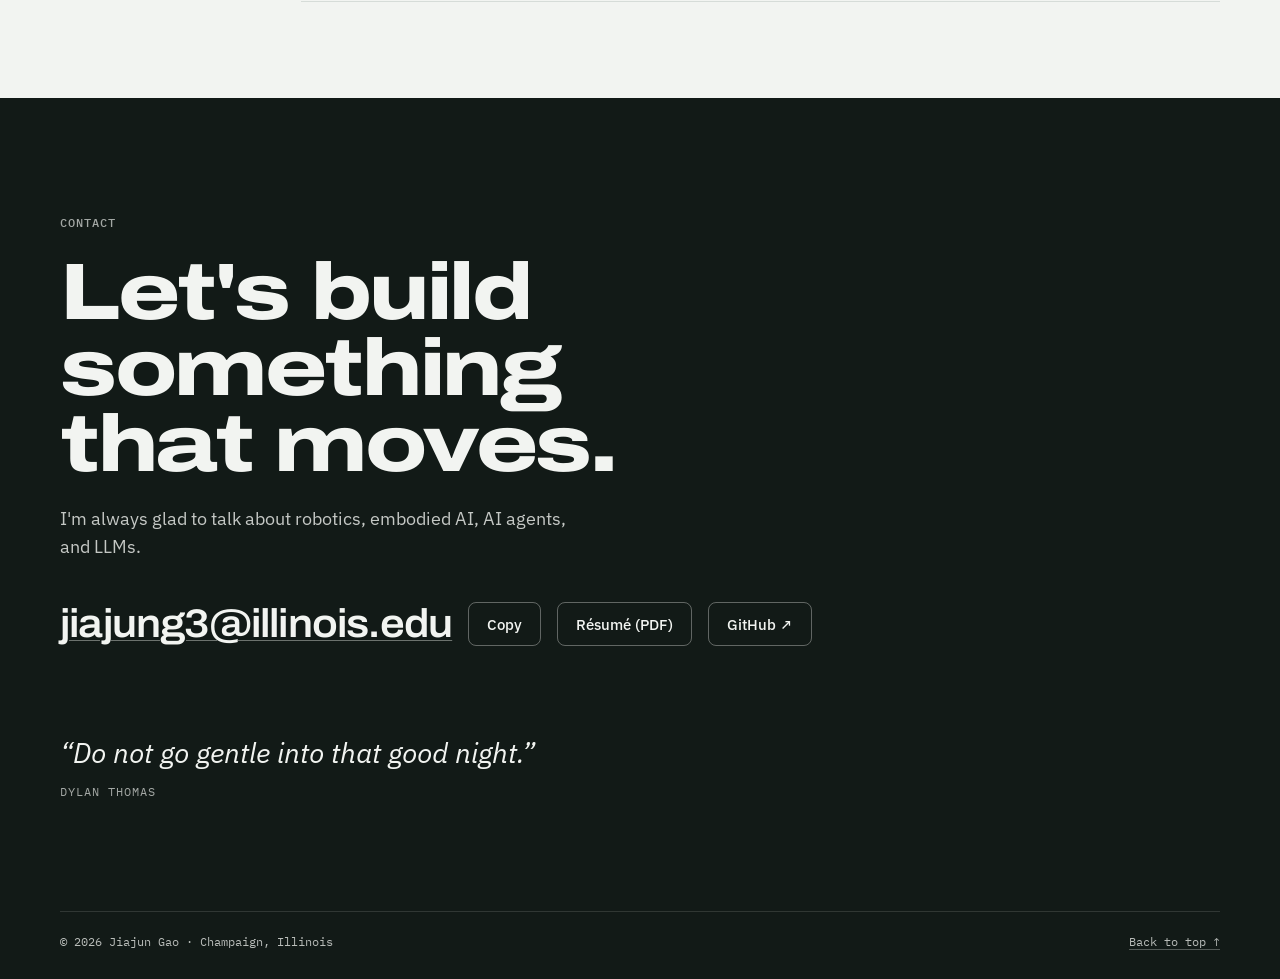
==== commit 3b0803e2: "Fingerprint stylesheet and script URLs GitHub Pages lets browsers cache files for 10 minutes, so a r" ====
--- a/index.html
+++ b/index.html
@@ -17,7 +17,7 @@
 <link rel="preconnect" href="https://fonts.gstatic.com" crossorigin>
 <link rel="stylesheet" href="https://fonts.googleapis.com/css2?family=Archivo:wdth,wght@62..125,100..900&family=IBM+Plex+Mono:wght@400;500;600&family=IBM+Plex+Sans:ital,wght@0,400;0,500;0,600;1,400&display=swap">
 <link rel="stylesheet" href="https://fonts.googleapis.com/css2?family=Noto+Sans+SC:wght@500&text=%E9%AB%98%E5%98%89%E9%AA%8F&display=swap">
-<link rel="stylesheet" href="assets/site.css">
+<link rel="stylesheet" href="assets/site.css?v=9ef4a0fb">
 
 <nav class="nav wrap" aria-label="Main">
   <div class="inner">
@@ -130,5 +130,5 @@
   </div>
 </footer>
 
-<script src="assets/site.js"></script>
+<script src="assets/site.js?v=d0f49ae6"></script>
 </html>
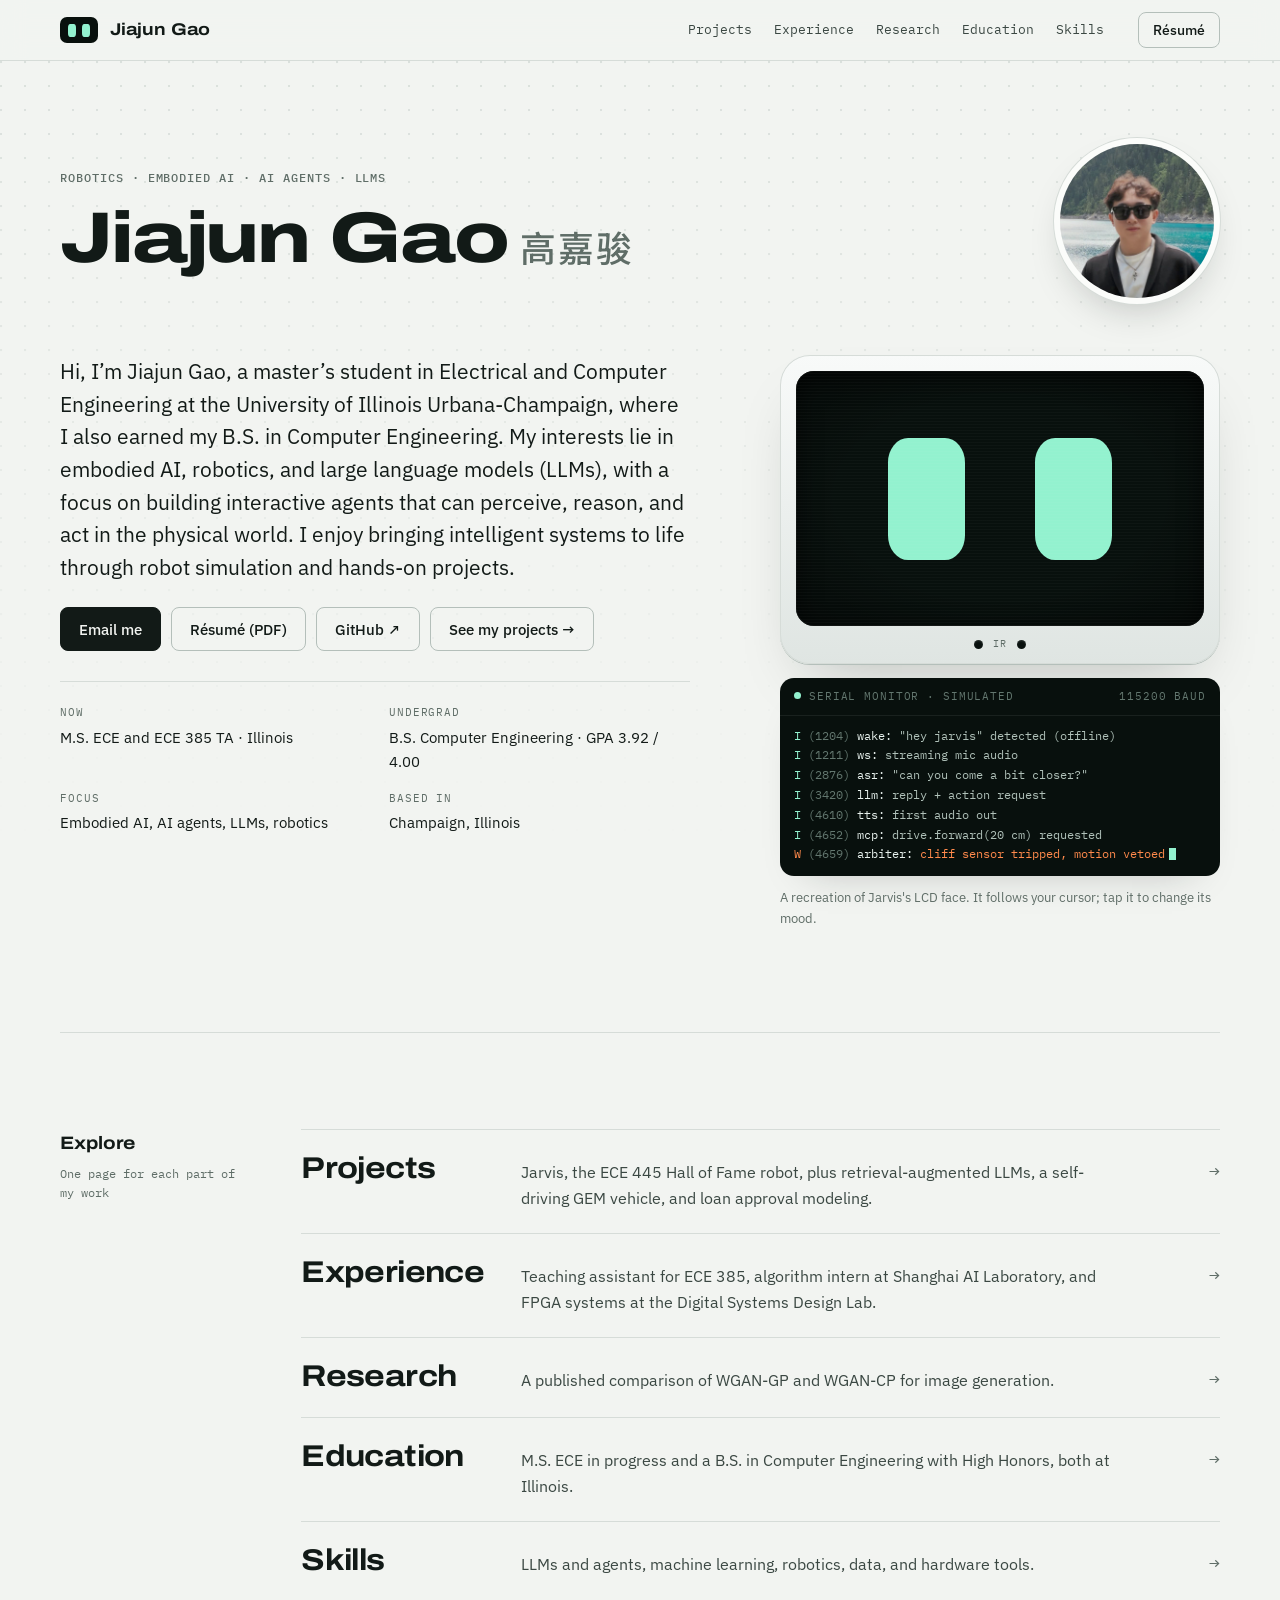
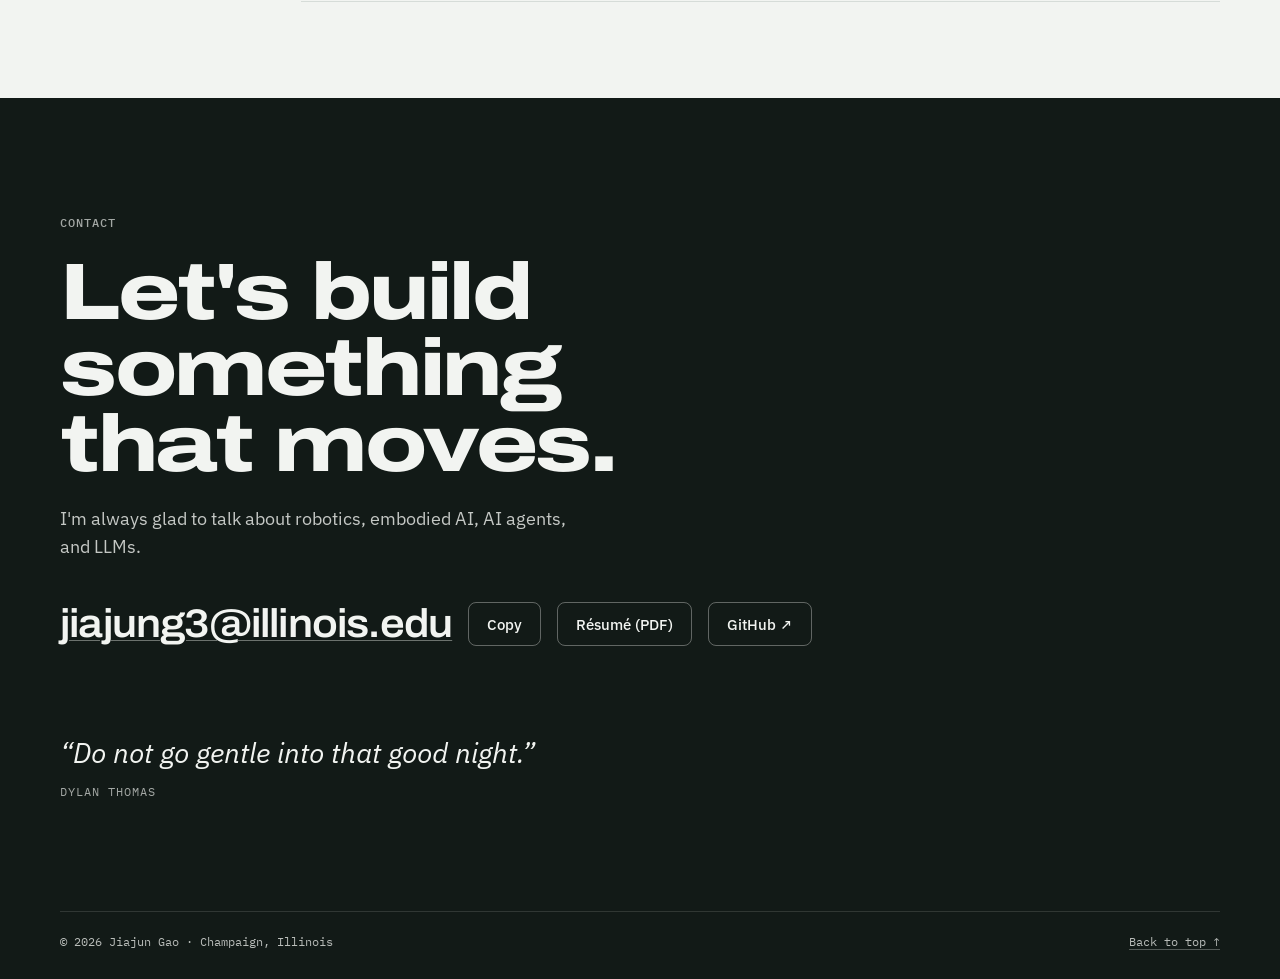
==== commit 30712657: "Rewrite the home page introduction Co-Authored-By: Claude Opus 5.5 <noreply@anthropic.com>" ====
--- a/index.html
+++ b/index.html
@@ -47,7 +47,7 @@
     </div>
     <div class="hero-grid">
       <div class="hero-copy">
-        <p class="intro">I'm a first-year M.S. student in Electrical and Computer Engineering at the University of Illinois Urbana-Champaign, where I also earned my B.S. in Computer Engineering with High Honors. I'm also a teaching assistant for ECE 385: Digital Systems Laboratory. I led the team behind <a href="projects.html#jarvis">Jarvis</a>, a talking desktop robot that made the ECE 445 Hall of Fame, and in 2025 I built robot simulation tools as an algorithm intern at Shanghai AI Laboratory.</p>
+        <p class="intro">Hi, I’m Jiajun Gao, a master’s student in Electrical and Computer Engineering at the University of Illinois Urbana-Champaign, where I also earned my B.S. in Computer Engineering. My interests lie in embodied AI, robotics, and large language models (LLMs), with a focus on building interactive agents that can perceive, reason, and act in the physical world. I enjoy bringing intelligent systems to life through robot simulation and hands-on projects.</p>
         <div class="actions">
           <a class="btn btn-primary" href="mailto:jiajung3@illinois.edu">Email me</a>
           <a class="btn" href="resume.pdf" target="_blank" rel="noopener">Résumé (PDF)</a>
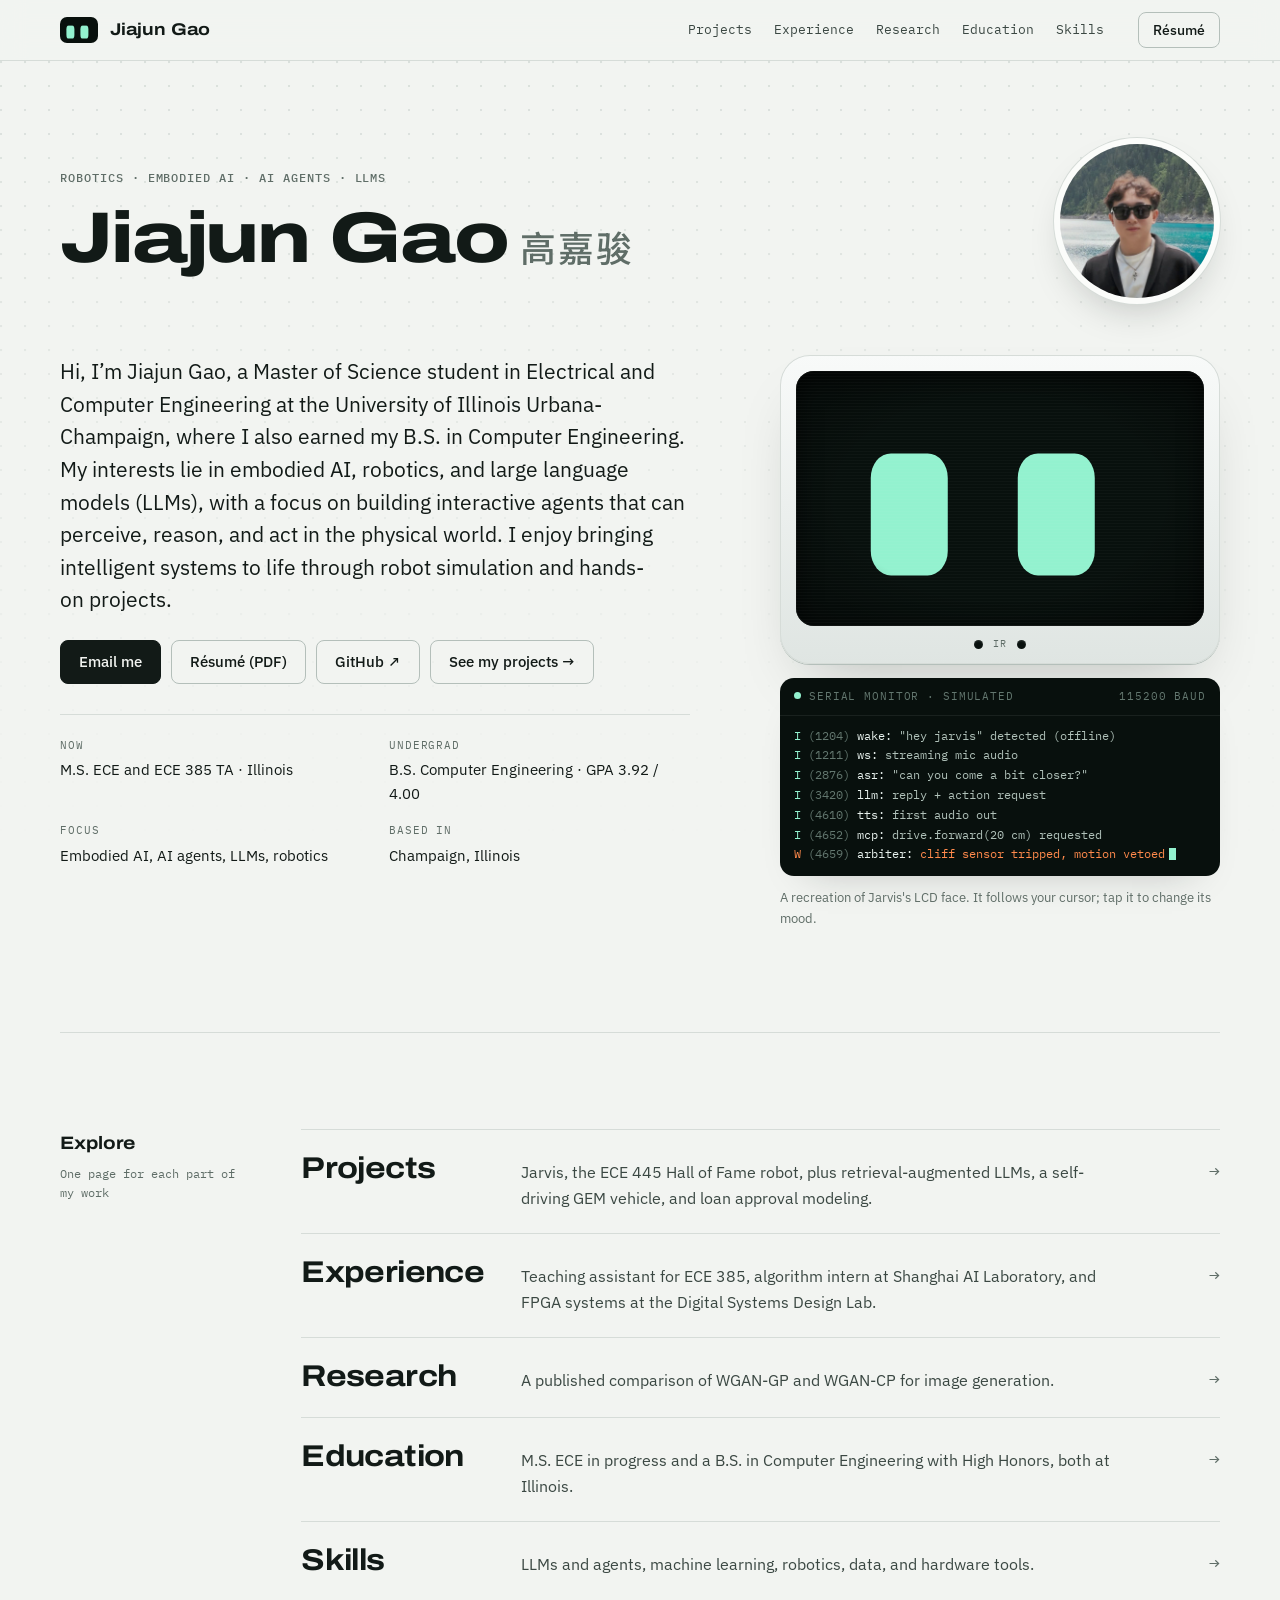
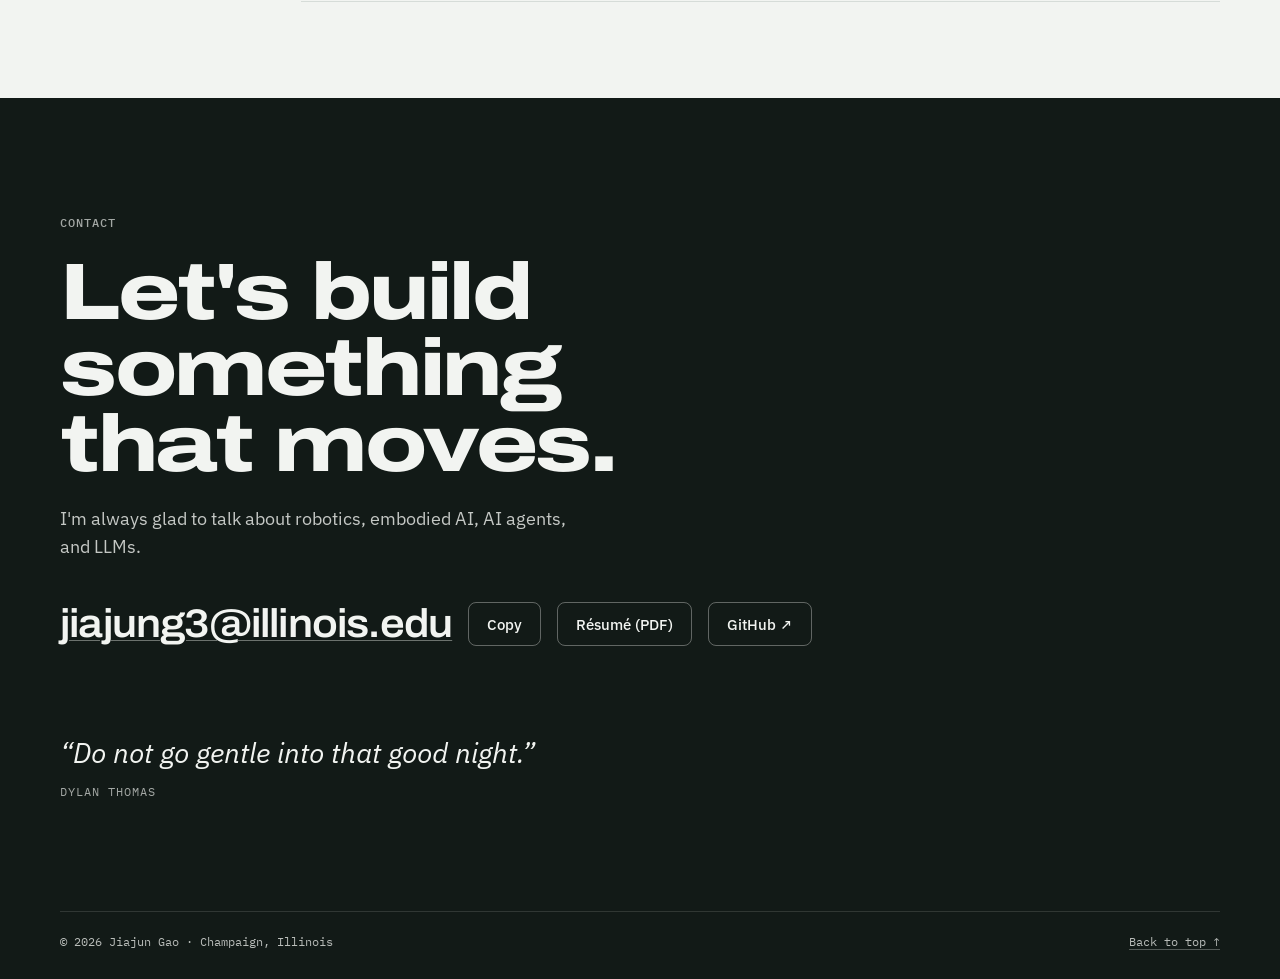
==== commit 07b900f1: "Say "Master of Science student" in the introduction Co-Authored-By: Claude Opus 5.5 <noreply@anthrop" ====
--- a/index.html
+++ b/index.html
@@ -47,7 +47,7 @@
     </div>
     <div class="hero-grid">
       <div class="hero-copy">
-        <p class="intro">Hi, I’m Jiajun Gao, a master’s student in Electrical and Computer Engineering at the University of Illinois Urbana-Champaign, where I also earned my B.S. in Computer Engineering. My interests lie in embodied AI, robotics, and large language models (LLMs), with a focus on building interactive agents that can perceive, reason, and act in the physical world. I enjoy bringing intelligent systems to life through robot simulation and hands-on projects.</p>
+        <p class="intro">Hi, I’m Jiajun Gao, a Master of Science student in Electrical and Computer Engineering at the University of Illinois Urbana-Champaign, where I also earned my B.S. in Computer Engineering. My interests lie in embodied AI, robotics, and large language models (LLMs), with a focus on building interactive agents that can perceive, reason, and act in the physical world. I enjoy bringing intelligent systems to life through robot simulation and hands-on projects.</p>
         <div class="actions">
           <a class="btn btn-primary" href="mailto:jiajung3@illinois.edu">Email me</a>
           <a class="btn" href="resume.pdf" target="_blank" rel="noopener">Résumé (PDF)</a>
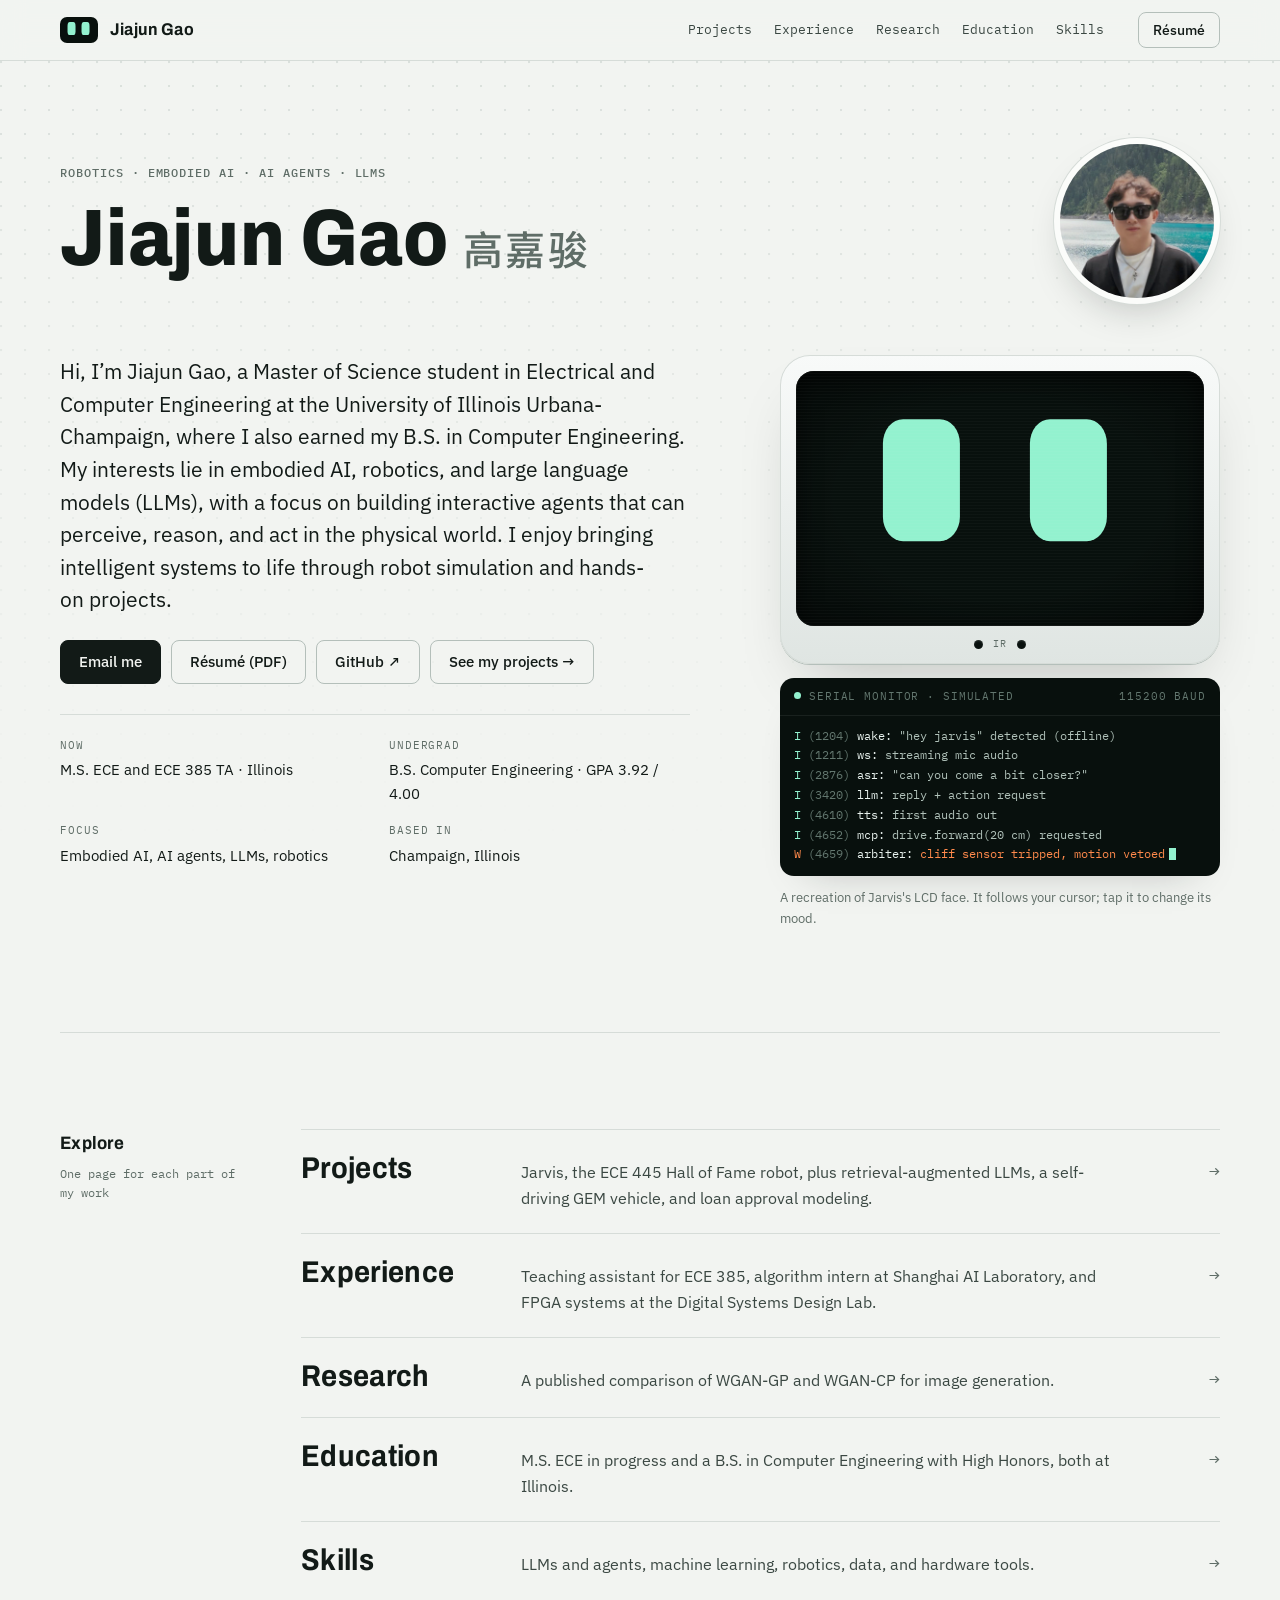
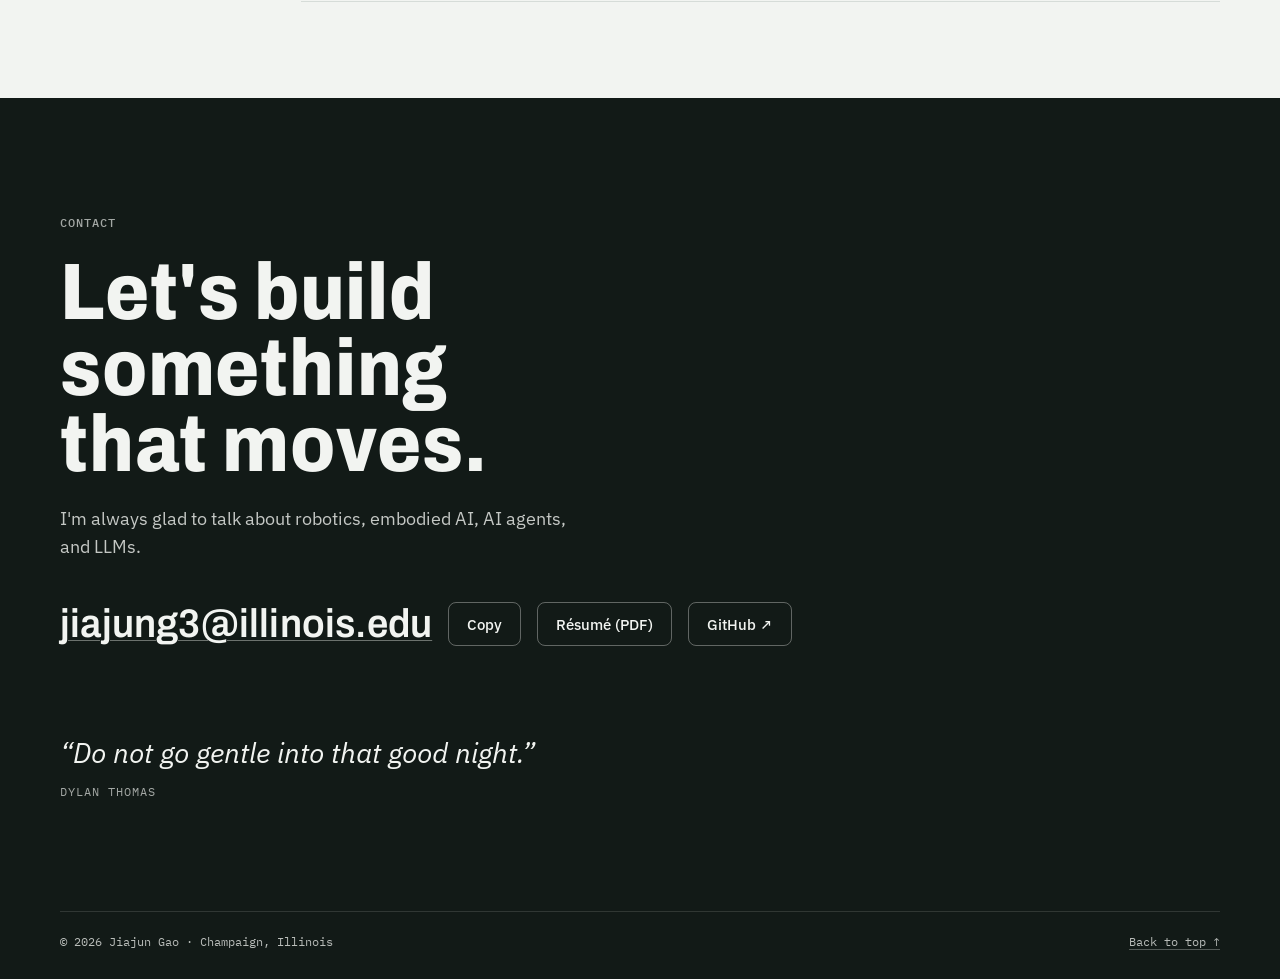
==== commit 7879f007: "Use taller, semi-condensed Archivo for headings Headings drop from 112-125% width to 88-94% for more" ====
--- a/index.html
+++ b/index.html
@@ -17,7 +17,7 @@
 <link rel="preconnect" href="https://fonts.gstatic.com" crossorigin>
 <link rel="stylesheet" href="https://fonts.googleapis.com/css2?family=Archivo:wdth,wght@62..125,100..900&family=IBM+Plex+Mono:wght@400;500;600&family=IBM+Plex+Sans:ital,wght@0,400;0,500;0,600;1,400&display=swap">
 <link rel="stylesheet" href="https://fonts.googleapis.com/css2?family=Noto+Sans+SC:wght@500&text=%E9%AB%98%E5%98%89%E9%AA%8F&display=swap">
-<link rel="stylesheet" href="assets/site.css?v=9ef4a0fb">
+<link rel="stylesheet" href="assets/site.css?v=694977c7">
 
 <nav class="nav wrap" aria-label="Main">
   <div class="inner">
--- a/assets/site.css
+++ b/assets/site.css
@@ -140,9 +140,9 @@
   text-decoration: none;
   font-family: var(--font-display);
   font-weight: 700;
-  font-stretch: 115%;
+  font-stretch: 92%;
   font-size: 1.0625rem;
-  letter-spacing: -.01em;
+  letter-spacing: .01em;
 }
 .nav-links { display: flex; gap: 2px; margin-left: auto; }
 .nav-links a {
@@ -208,10 +208,10 @@
   margin-top: 16px;
   font-family: var(--font-display);
   font-weight: 800;
-  font-stretch: 125%;
-  font-size: clamp(2.5rem, 1.6rem + 3.6vw, 4.5rem);
+  font-stretch: 88%;
+  font-size: clamp(2.75rem, 1.8rem + 4vw, 5rem);
   line-height: 1;
-  letter-spacing: -.03em;
+  letter-spacing: .01em;
 }
 .name-zh {
   margin-left: .35em;
@@ -414,19 +414,19 @@
 .sec-title {
   font-family: var(--font-display);
   font-weight: 700;
-  font-stretch: 115%;
+  font-stretch: 92%;
   font-size: 1.125rem;
-  letter-spacing: -.005em;
+  letter-spacing: .015em;
 }
 .sec-meta { font-family: var(--font-mono); font-size: .75rem; color: var(--muted); }
 .sec-body { display: grid; grid-template-columns: minmax(0, 1fr); gap: 28px; min-width: 0; }
 .headline {
   font-family: var(--font-display);
   font-weight: 700;
-  font-stretch: 112%;
+  font-stretch: 90%;
   font-size: clamp(1.75rem, 1.1rem + 2.2vw, 2.75rem);
   line-height: 1.08;
-  letter-spacing: -.02em;
+  letter-spacing: .005em;
   max-width: 24ch;
   text-wrap: balance;
 }
@@ -434,10 +434,10 @@
 h3 {
   font-family: var(--font-display);
   font-weight: 650;
-  font-stretch: 106%;
+  font-stretch: 94%;
   font-size: 1.3125rem;
   line-height: 1.25;
-  letter-spacing: -.01em;
+  letter-spacing: .01em;
 }
 @media (max-width: 860px) {
   .section .inner { grid-template-columns: minmax(0, 1fr); }
@@ -483,10 +483,11 @@
 .quote {
   font-family: var(--font-display);
   font-weight: 600;
-  font-stretch: 100%;
+  font-stretch: 94%;
   font-size: clamp(1.1875rem, 1rem + .7vw, 1.5rem);
   line-height: 1.35;
   max-width: 44ch;
+  letter-spacing: .005em;
 }
 
 /* diagram */
@@ -519,10 +520,10 @@
 .readout .val {
   font-family: var(--font-display);
   font-weight: 700;
-  font-stretch: 112%;
+  font-stretch: 90%;
   font-size: clamp(1.75rem, 1.3rem + 1.2vw, 2.375rem);
   line-height: 1;
-  letter-spacing: -.02em;
+  letter-spacing: .01em;
   font-variant-numeric: tabular-nums;
 }
 .readout .val small { font-size: .5em; font-weight: 600; letter-spacing: 0; margin-left: 2px; }
@@ -676,10 +677,10 @@
 .contact-title {
   font-family: var(--font-display);
   font-weight: 800;
-  font-stretch: 125%;
+  font-stretch: 88%;
   font-size: clamp(2.25rem, 1rem + 5vw, 5rem);
   line-height: .95;
-  letter-spacing: -.03em;
+  letter-spacing: .01em;
   max-width: 14ch;
 }
 .contact-copy { font-size: 1.125rem; max-width: 52ch; opacity: .8; }
@@ -687,9 +688,9 @@
 .email {
   font-family: var(--font-display);
   font-weight: 600;
-  font-stretch: 108%;
+  font-stretch: 94%;
   font-size: clamp(1.375rem, 1rem + 2.2vw, 2.5rem);
-  letter-spacing: -.02em;
+  letter-spacing: .005em;
   overflow-wrap: anywhere;
   text-decoration-color: color-mix(in srgb, var(--paper) 40%, transparent);
 }
@@ -732,10 +733,10 @@
   margin-top: 14px;
   font-family: var(--font-display);
   font-weight: 800;
-  font-stretch: 125%;
-  font-size: clamp(2.25rem, 1.5rem + 3vw, 4rem);
+  font-stretch: 88%;
+  font-size: clamp(2.5rem, 1.6rem + 3.4vw, 4.5rem);
   line-height: 1;
-  letter-spacing: -.035em;
+  letter-spacing: .01em;
 }
 .page-lede { margin-top: 18px; max-width: 56ch; font-size: clamp(1.0625rem, 1rem + .4vw, 1.25rem); color: var(--ink-2); }
 .crumb a { text-decoration: none; }
@@ -755,10 +756,10 @@
 .pl-name {
   font-family: var(--font-display);
   font-weight: 700;
-  font-stretch: 115%;
+  font-stretch: 90%;
   font-size: clamp(1.375rem, 1.1rem + 1vw, 1.875rem);
   line-height: 1.1;
-  letter-spacing: -.02em;
+  letter-spacing: .01em;
   transition: color .15s;
 }
 .pl-desc { color: var(--ink-2); max-width: 60ch; }
@@ -785,7 +786,7 @@
 .pager a:hover { border-color: var(--ink); }
 .pager .next { grid-column: 2; text-align: right; }
 .pager .dir { font-family: var(--font-mono); font-size: .75rem; letter-spacing: .08em; text-transform: uppercase; color: var(--muted); }
-.pager .to { font-family: var(--font-display); font-weight: 700; font-stretch: 112%; font-size: 1.375rem; letter-spacing: -.015em; }
+.pager .to { font-family: var(--font-display); font-weight: 700; font-stretch: 92%; font-size: 1.375rem; letter-spacing: .01em; }
 .pager a:hover .to { color: var(--accent-ink); }
 @media (max-width: 520px) {
   .pager .inner { grid-template-columns: minmax(0, 1fr); }
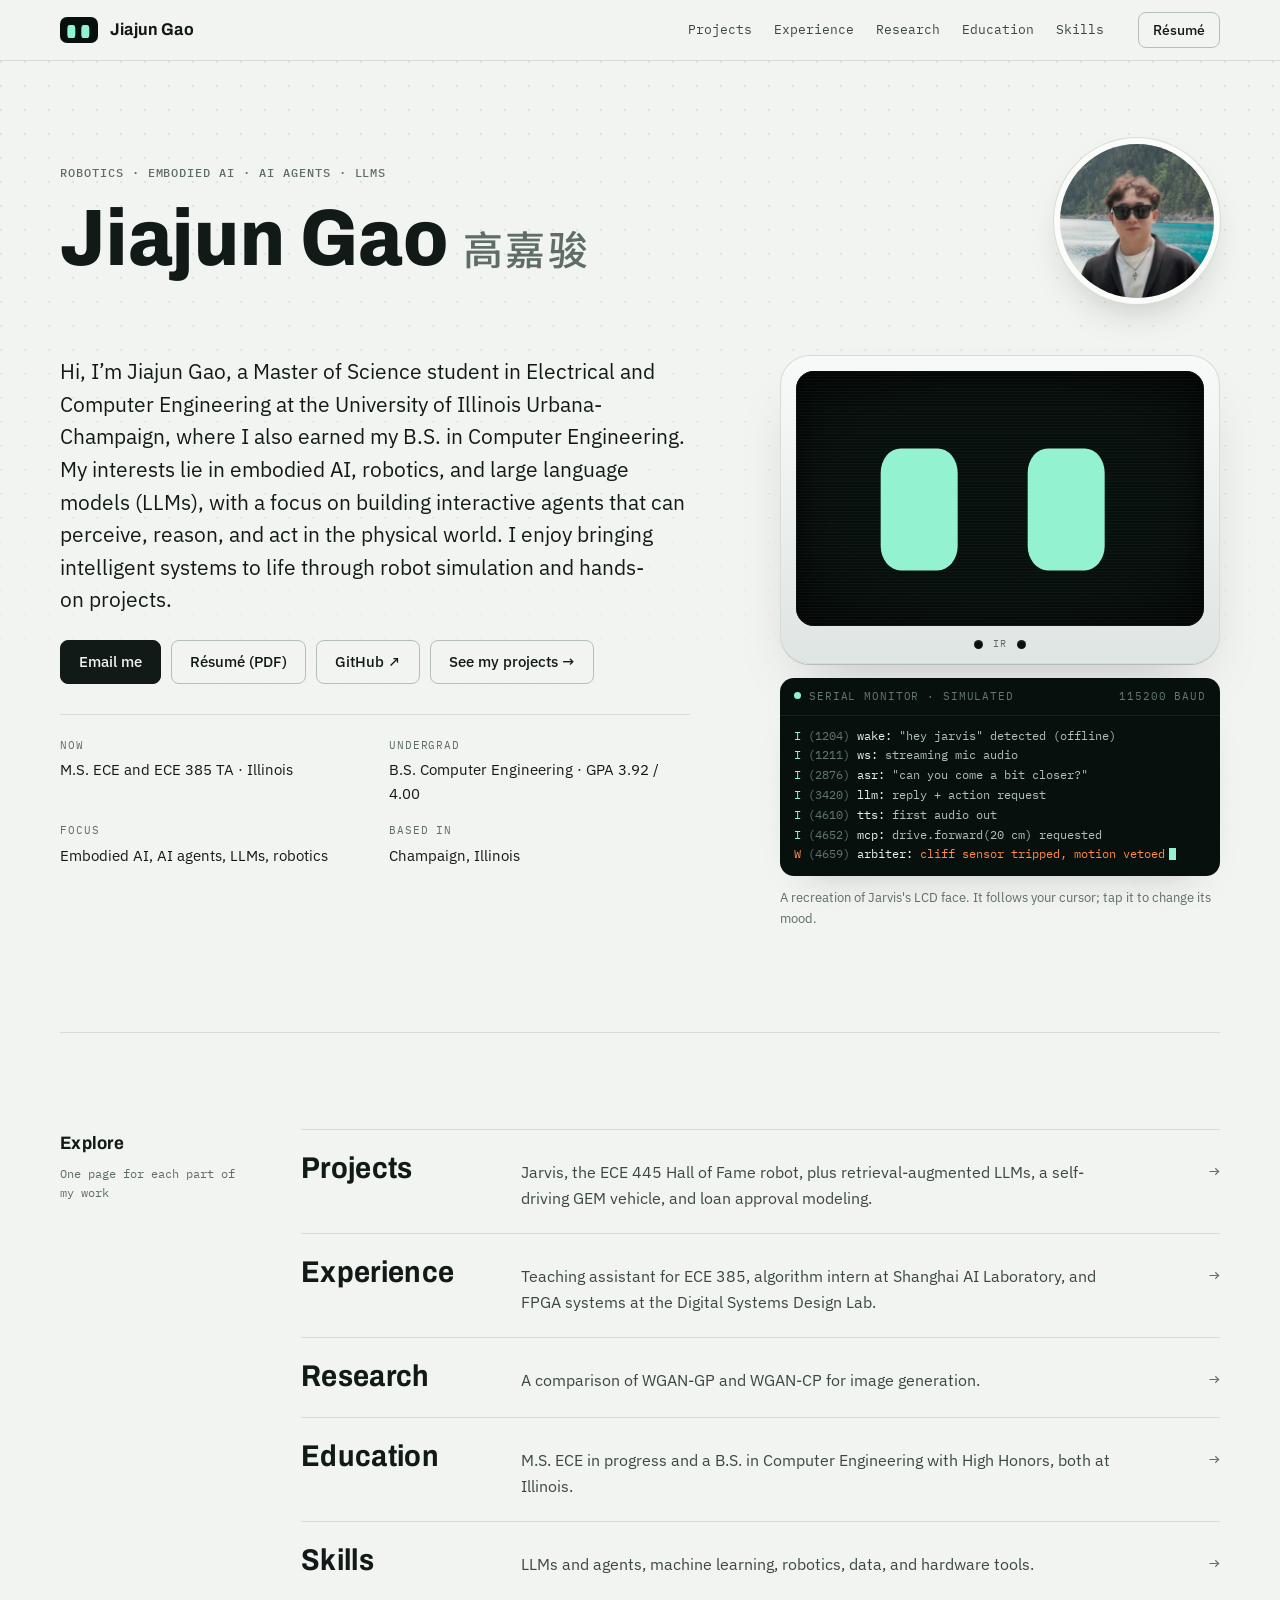
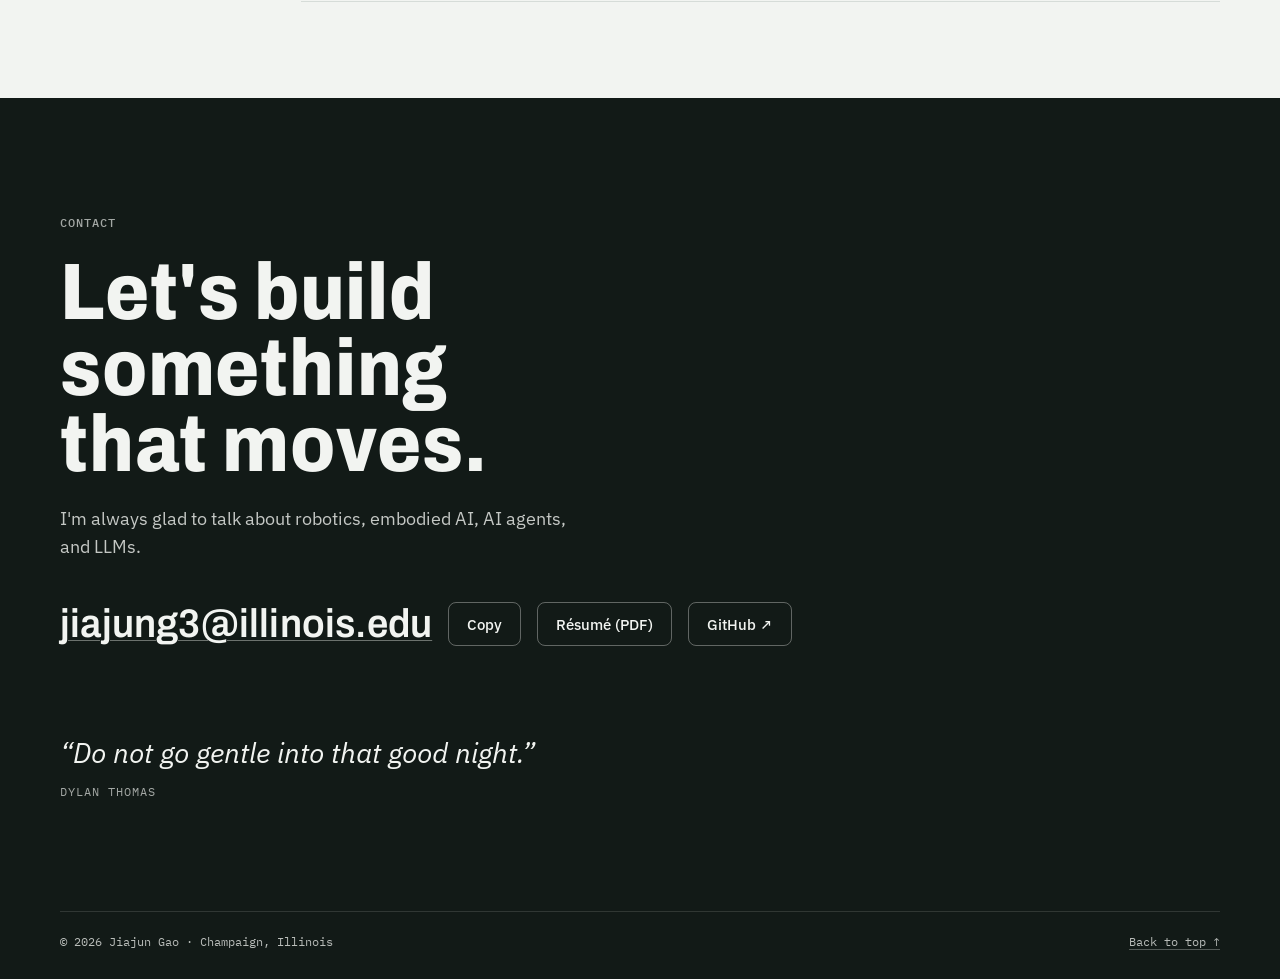
==== commit 19f509ab: "Remove the published paper from the site Drop the citation card from the Research page and the "publ" ====
--- a/index.html
+++ b/index.html
@@ -99,7 +99,7 @@
         <div class="page-index">
           <a class="pl" href="projects.html"><span class="pl-name">Projects</span><span class="pl-desc">Jarvis, the ECE 445 Hall of Fame robot, plus retrieval-augmented LLMs, a self-driving GEM vehicle, and loan approval modeling.</span><span class="pl-go" aria-hidden="true">→</span></a>
           <a class="pl" href="experience.html"><span class="pl-name">Experience</span><span class="pl-desc">Teaching assistant for ECE 385, algorithm intern at Shanghai AI Laboratory, and FPGA systems at the Digital Systems Design Lab.</span><span class="pl-go" aria-hidden="true">→</span></a>
-          <a class="pl" href="research.html"><span class="pl-name">Research</span><span class="pl-desc">A published comparison of WGAN-GP and WGAN-CP for image generation.</span><span class="pl-go" aria-hidden="true">→</span></a>
+          <a class="pl" href="research.html"><span class="pl-name">Research</span><span class="pl-desc">A comparison of WGAN-GP and WGAN-CP for image generation.</span><span class="pl-go" aria-hidden="true">→</span></a>
           <a class="pl" href="education.html"><span class="pl-name">Education</span><span class="pl-desc">M.S. ECE in progress and a B.S. in Computer Engineering with High Honors, both at Illinois.</span><span class="pl-go" aria-hidden="true">→</span></a>
           <a class="pl" href="skills.html"><span class="pl-name">Skills</span><span class="pl-desc">LLMs and agents, machine learning, robotics, data, and hardware tools.</span><span class="pl-go" aria-hidden="true">→</span></a>
         </div>
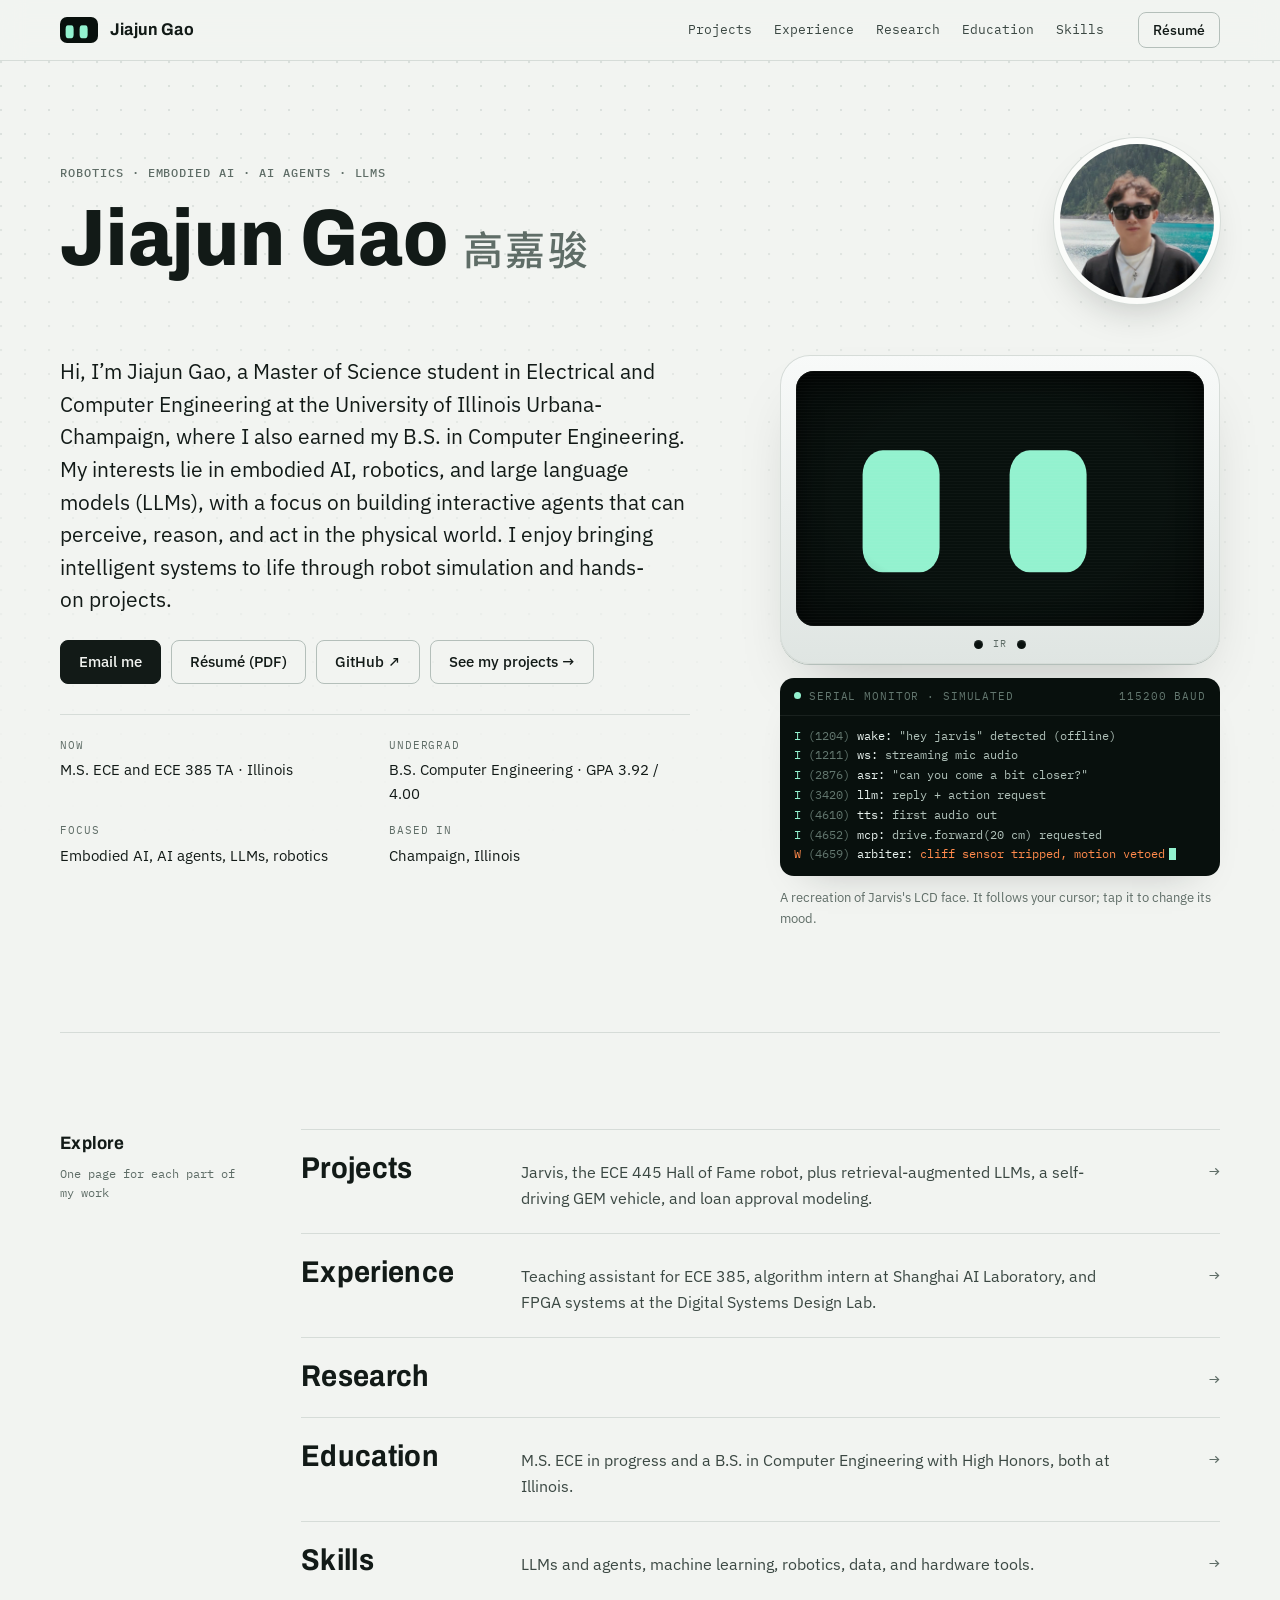
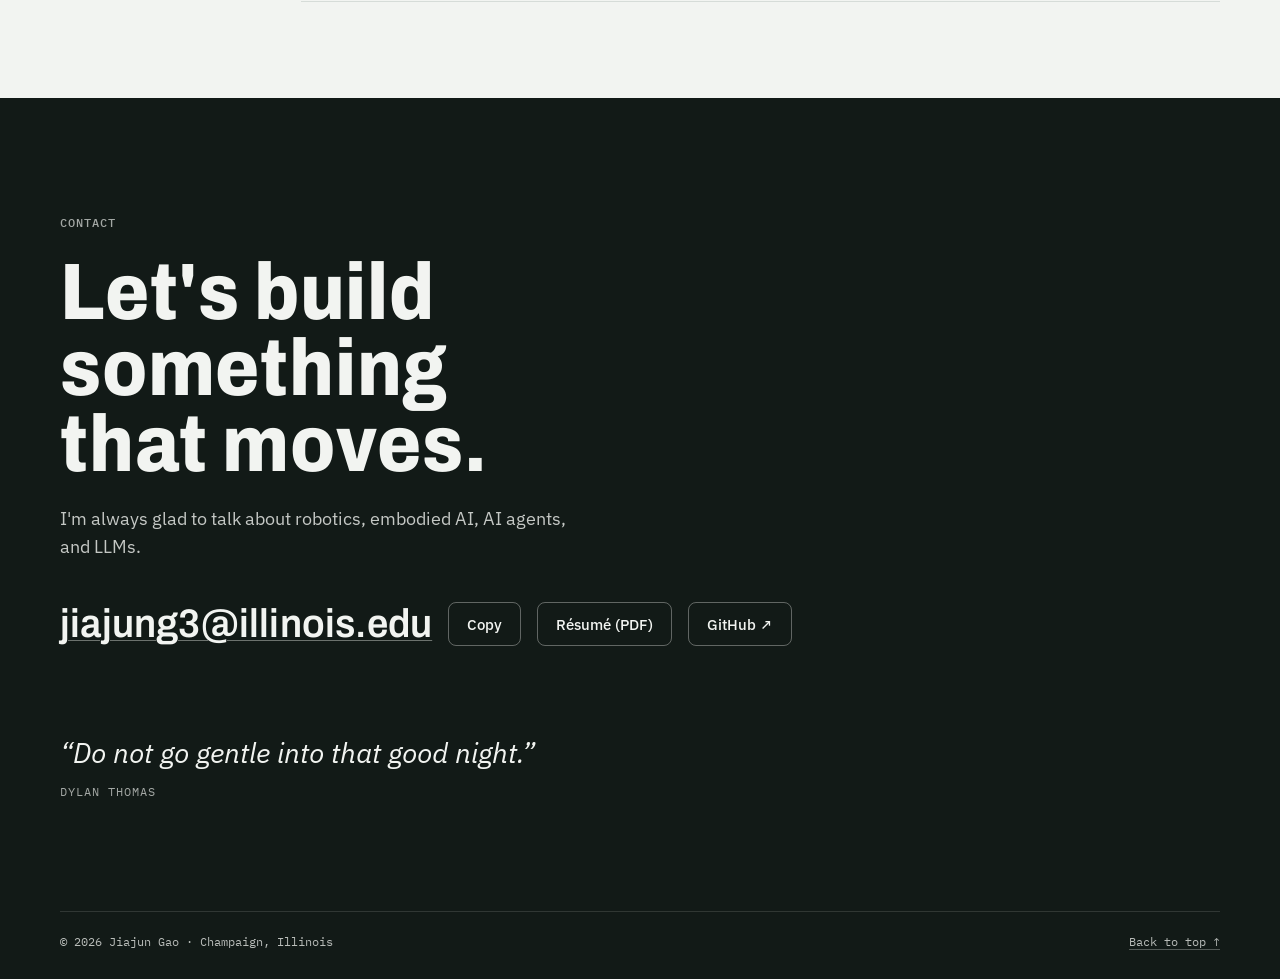
==== commit 63091e76: "Leave the Research page blank Remove the WGAN research section and the Research summary on the home " ====
--- a/index.html
+++ b/index.html
@@ -99,7 +99,7 @@
         <div class="page-index">
           <a class="pl" href="projects.html"><span class="pl-name">Projects</span><span class="pl-desc">Jarvis, the ECE 445 Hall of Fame robot, plus retrieval-augmented LLMs, a self-driving GEM vehicle, and loan approval modeling.</span><span class="pl-go" aria-hidden="true">→</span></a>
           <a class="pl" href="experience.html"><span class="pl-name">Experience</span><span class="pl-desc">Teaching assistant for ECE 385, algorithm intern at Shanghai AI Laboratory, and FPGA systems at the Digital Systems Design Lab.</span><span class="pl-go" aria-hidden="true">→</span></a>
-          <a class="pl" href="research.html"><span class="pl-name">Research</span><span class="pl-desc">A comparison of WGAN-GP and WGAN-CP for image generation.</span><span class="pl-go" aria-hidden="true">→</span></a>
+          <a class="pl" href="research.html"><span class="pl-name">Research</span><span class="pl-desc"></span><span class="pl-go" aria-hidden="true">→</span></a>
           <a class="pl" href="education.html"><span class="pl-name">Education</span><span class="pl-desc">M.S. ECE in progress and a B.S. in Computer Engineering with High Honors, both at Illinois.</span><span class="pl-go" aria-hidden="true">→</span></a>
           <a class="pl" href="skills.html"><span class="pl-name">Skills</span><span class="pl-desc">LLMs and agents, machine learning, robotics, data, and hardware tools.</span><span class="pl-go" aria-hidden="true">→</span></a>
         </div>
